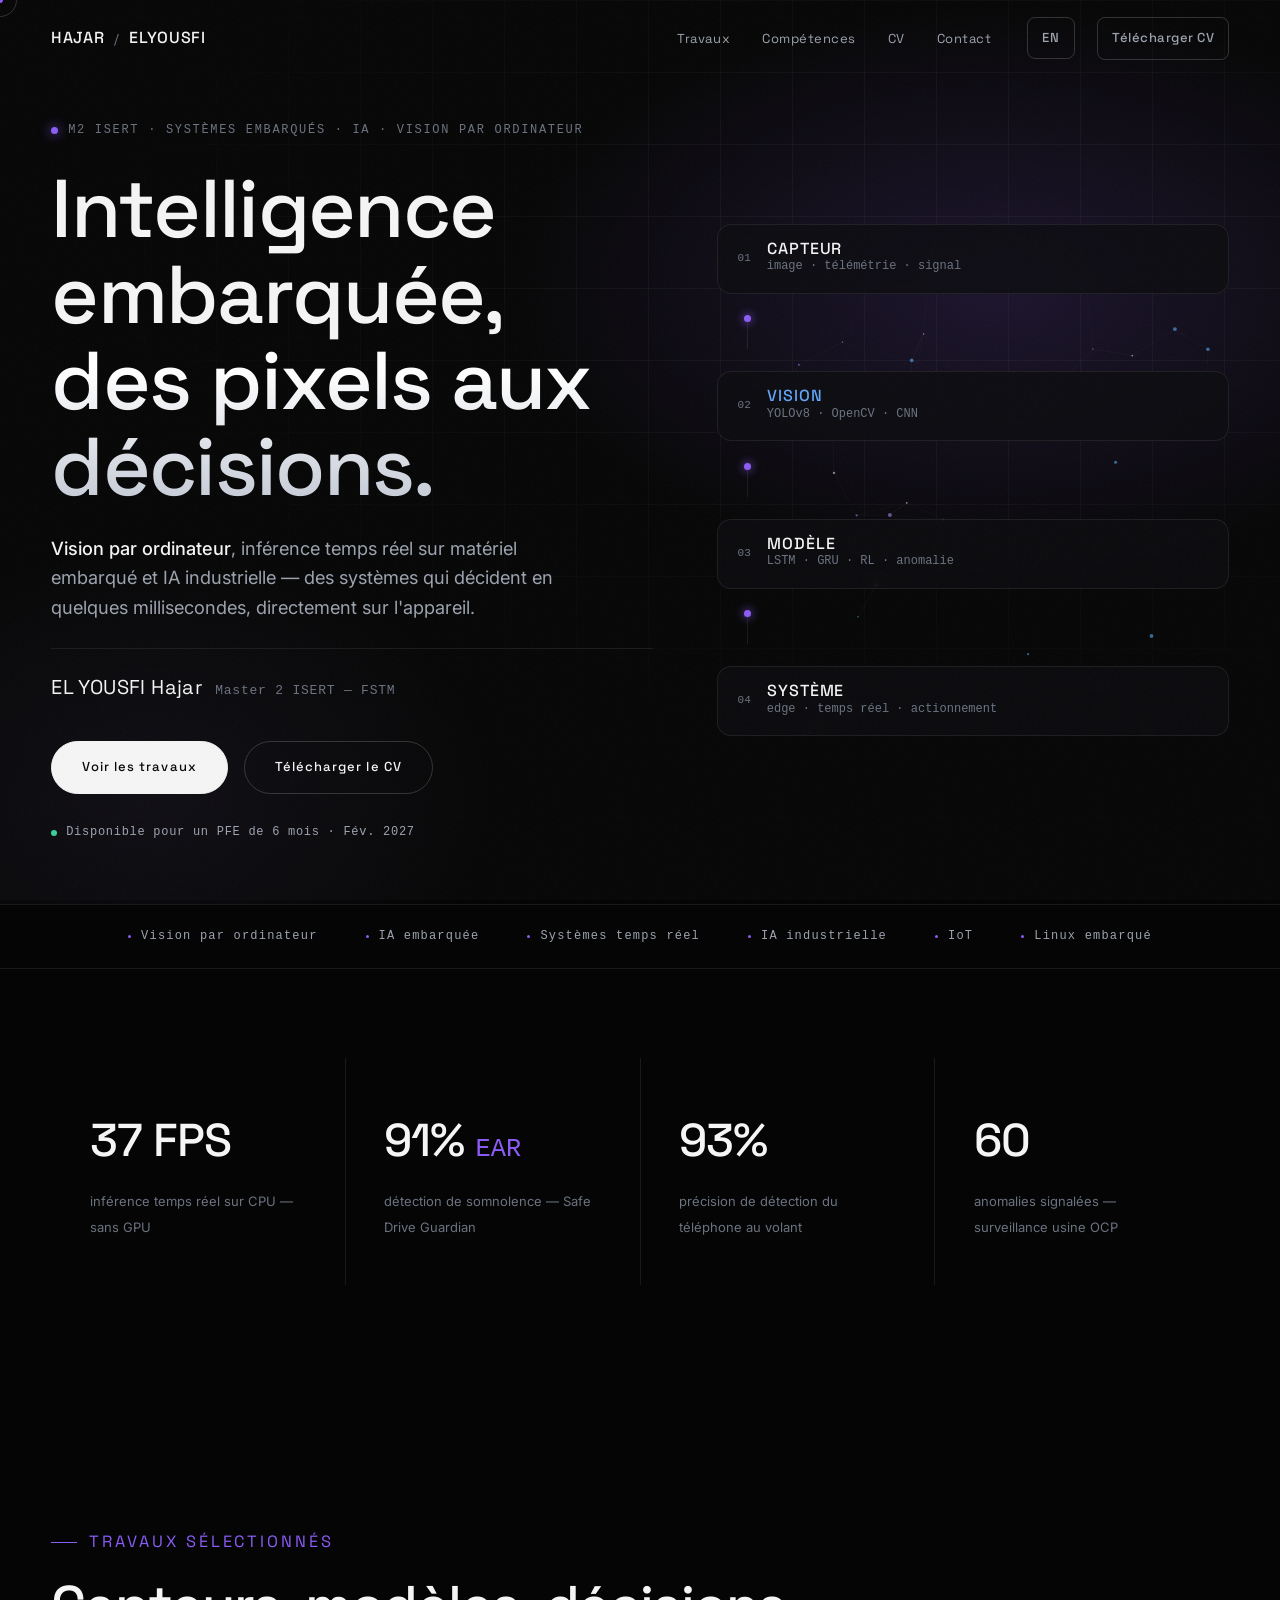
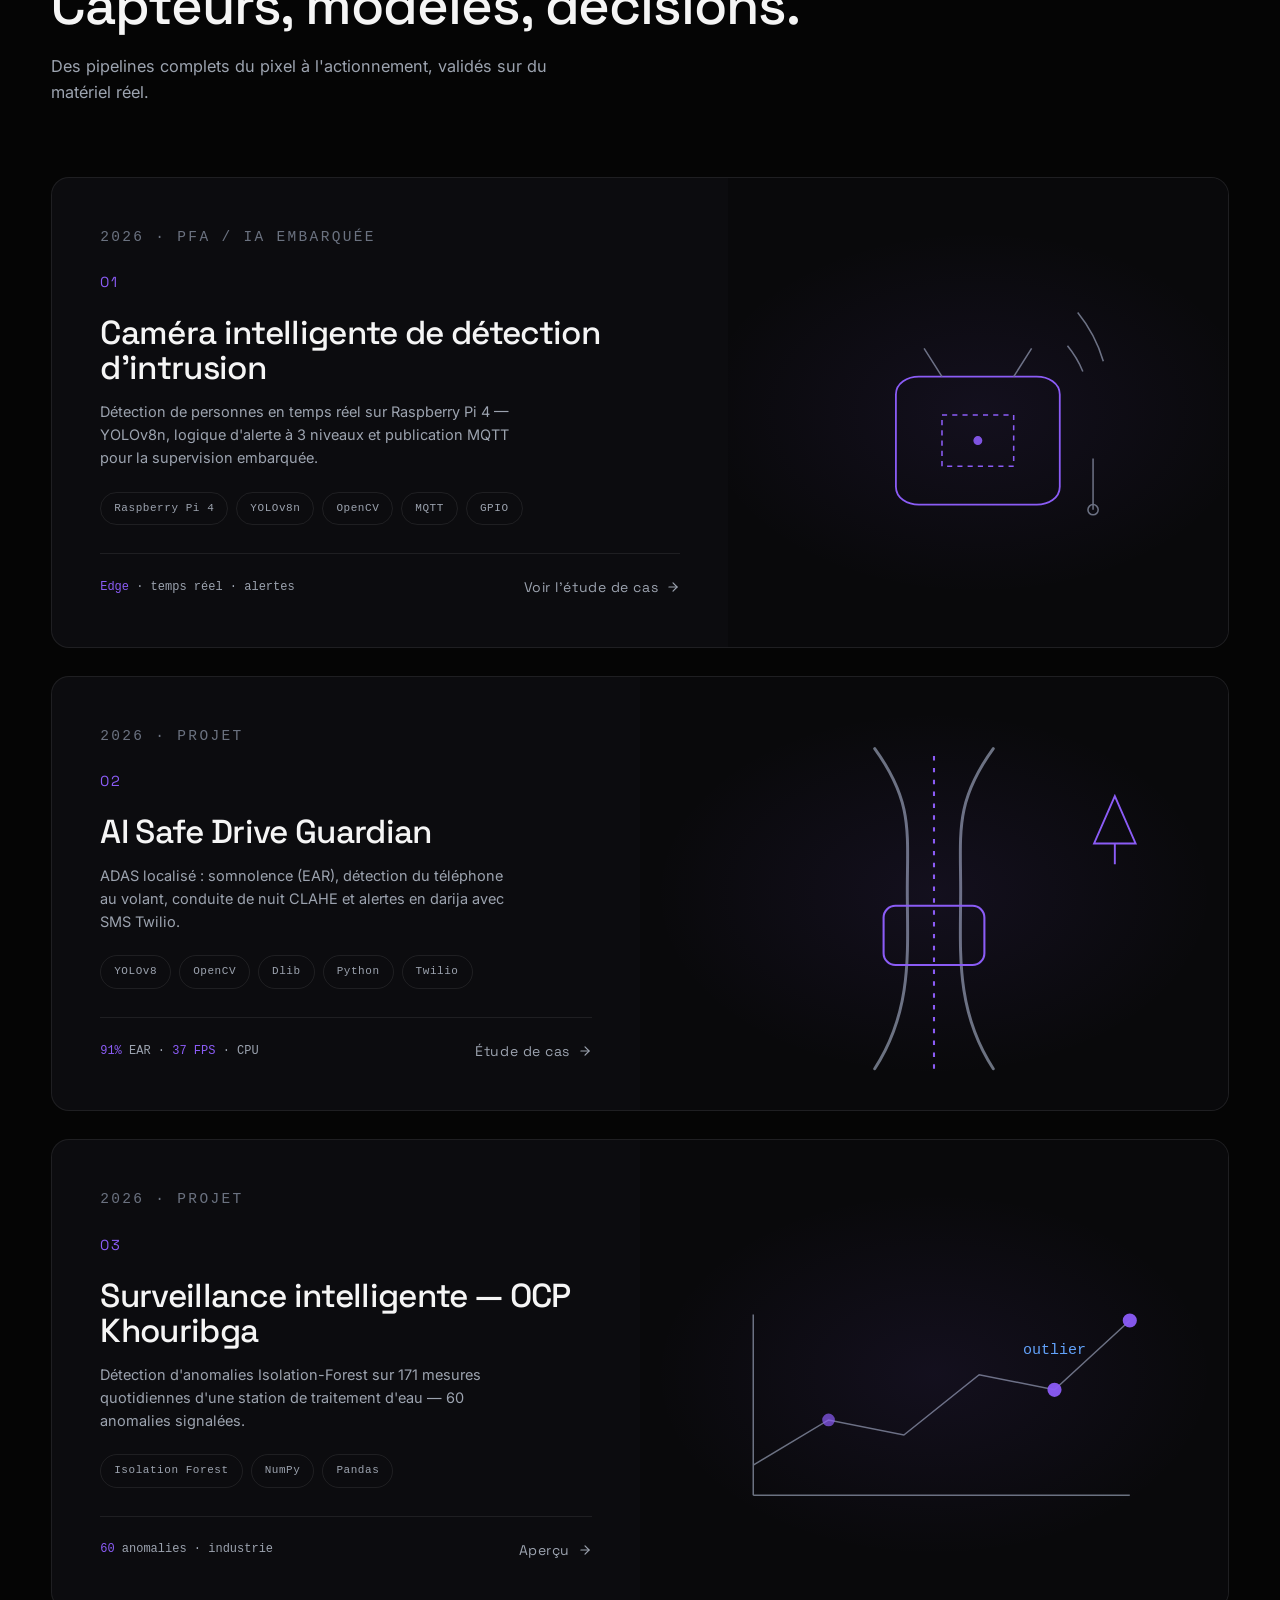
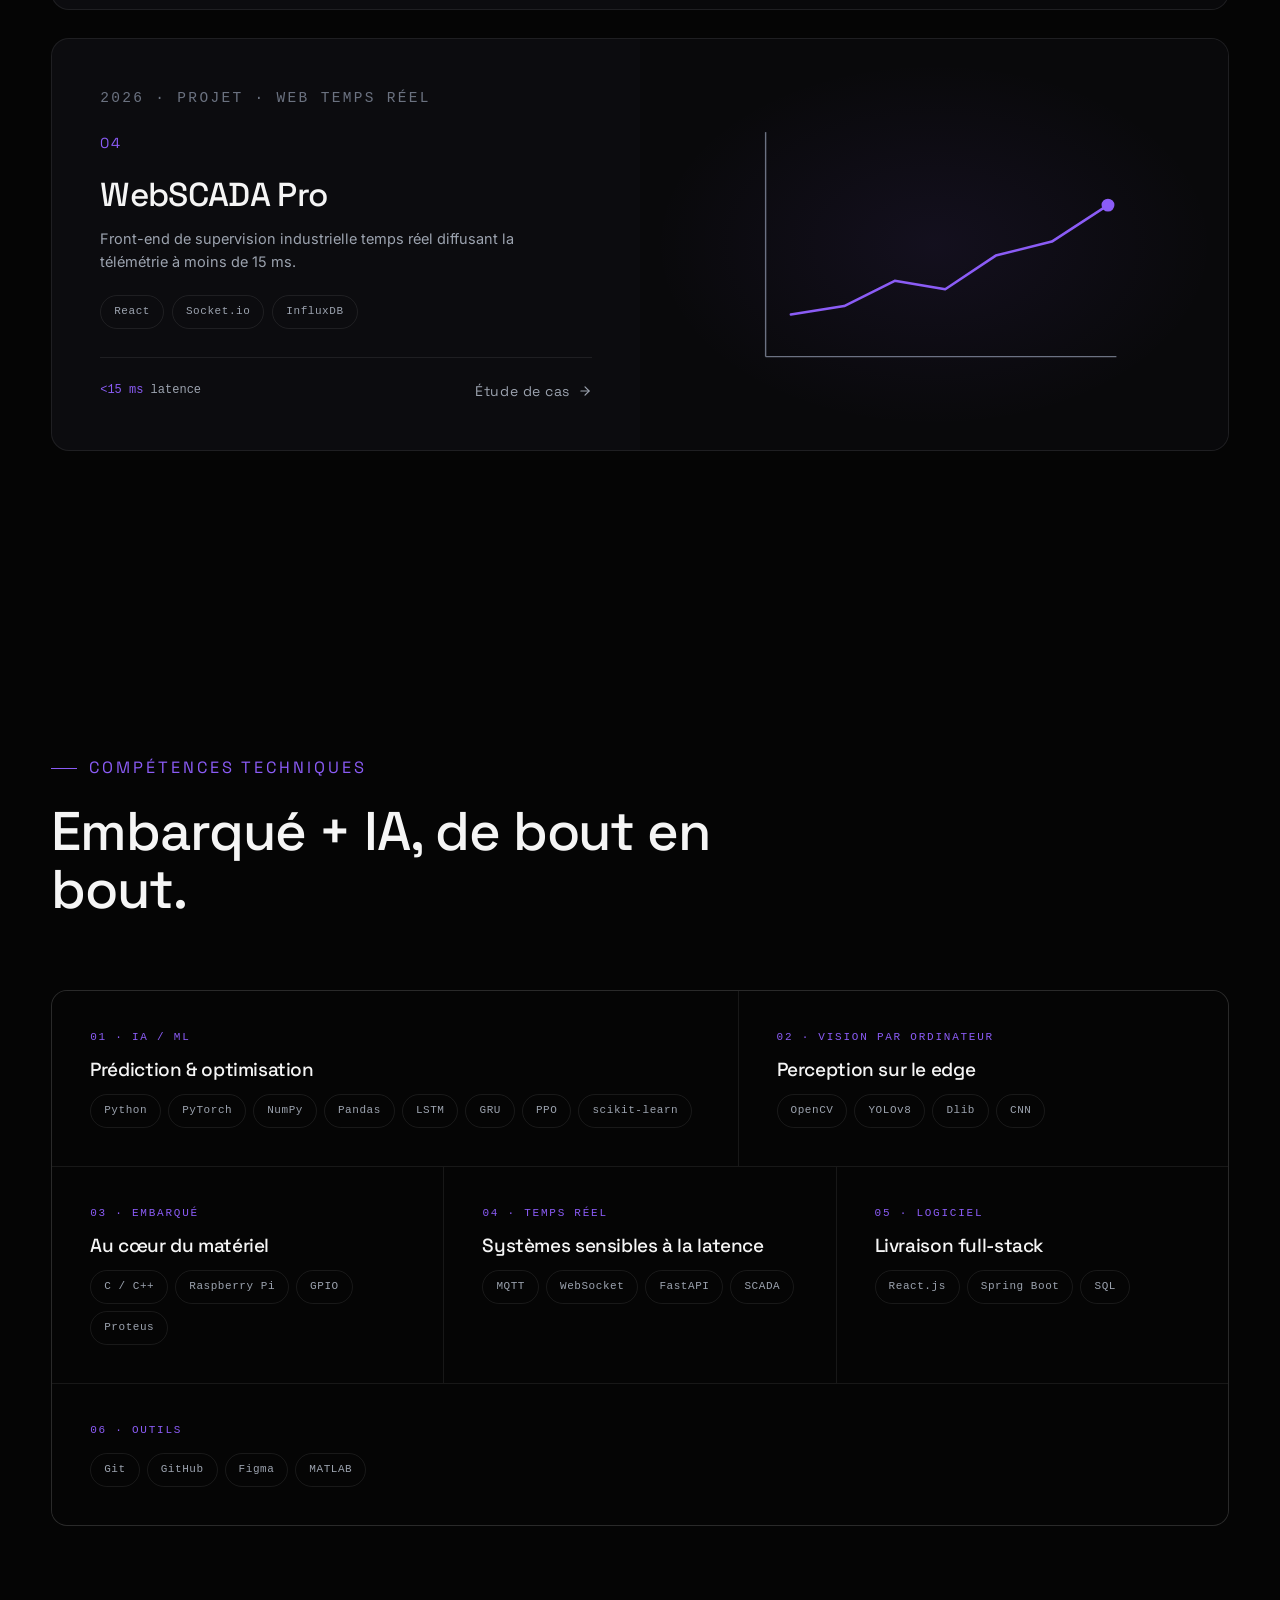
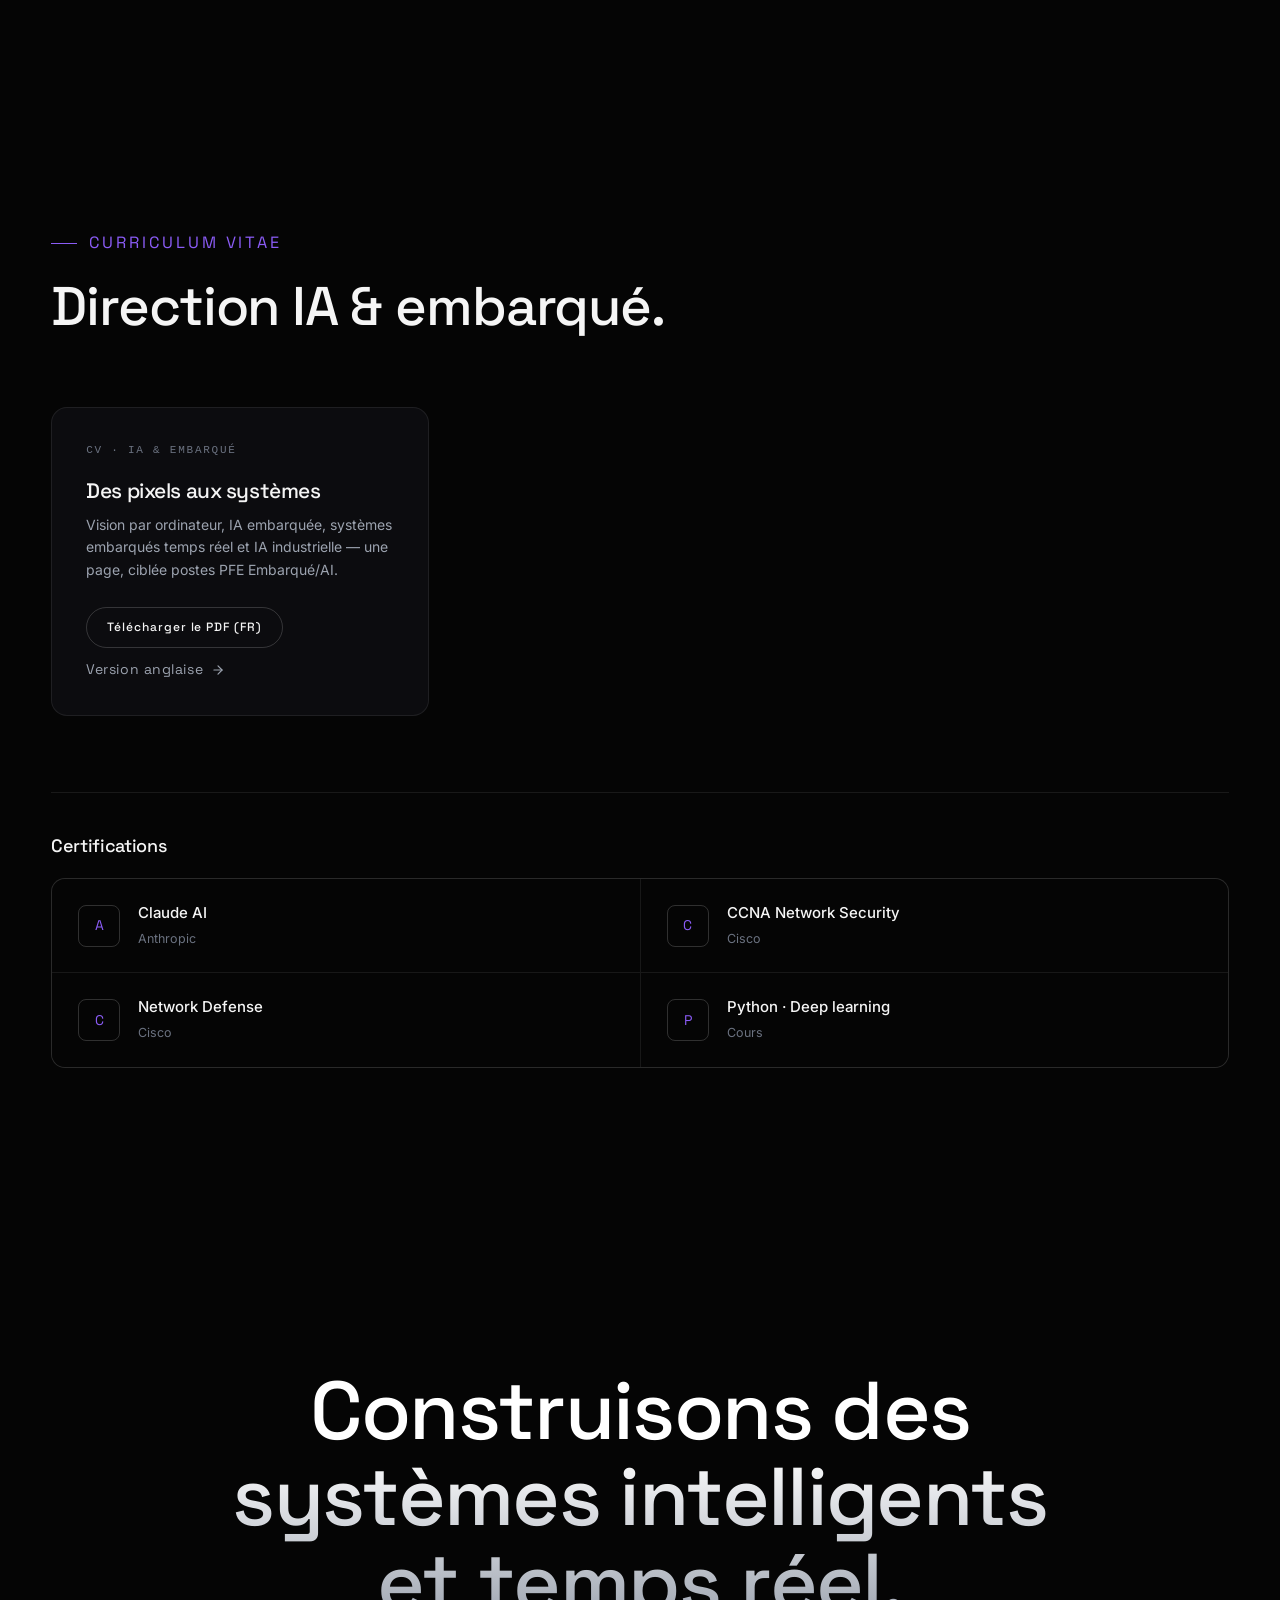
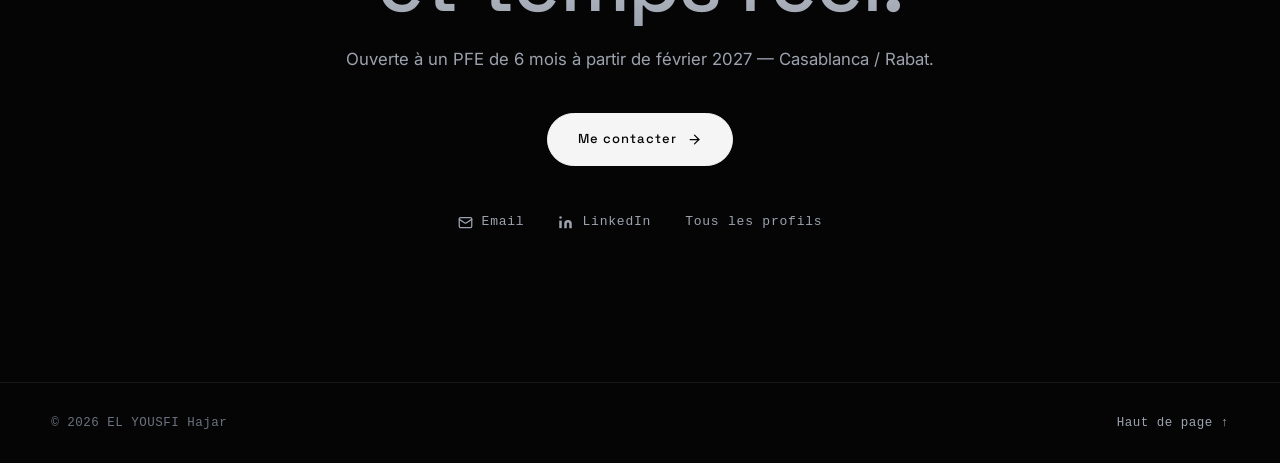
==== ia-fr.html @ 4ce91f6f "Add French versions of all pages + EN|FR language toggle, sitemap update" ====
<!DOCTYPE html>
<html lang="fr">
<head>
<meta charset="utf-8">
<meta name="viewport" content="width=device-width, initial-scale=1">
<title>EL YOUSFI Hajar — IA &amp; Systèmes embarqués | Vision par ordinateur · IA embarquée</title>
<meta name="description" content="EL YOUSFI Hajar — Direction IA & Embarqué : vision par ordinateur, IA embarquée sur Raspberry Pi, systèmes temps réel et intelligence industrielle. PFE de 6 mois à partir de février 2027.">
<meta property="og:title" content="EL YOUSFI Hajar — IA & Systèmes embarqués">
<meta property="og:description" content="Vision par ordinateur, IA embarquée, systèmes temps réel — M2 ISERT, FSTM.">
<meta property="og:type" content="profile">
<meta property="og:url" content="https://hajar-mythos7.github.io/ia-fr.html">
<meta name="theme-color" content="#050505">
<link rel="alternate" hreflang="en" href="ia.html">
<link rel="preconnect" href="https://fonts.googleapis.com">
<link rel="preconnect" href="https://fonts.gstatic.com" crossorigin>
<link href="https://fonts.googleapis.com/css2?family=Space+Grotesk:wght@400;500&family=Inter:wght@400;500&display=swap" rel="stylesheet">
<link rel="stylesheet" href="css/style.css">
</head>
<body class="type-ai">

<nav class="nav" id="nav" aria-label="Navigation principale">
  <div class="container nav-inner">
    <a class="brand" href="index-fr.html"><b>HAJAR</b><span>/</span><b>ELYOUSFI</b></a>
    <ul class="nav-links">
      <li><a href="#work">Travaux</a></li>
      <li><a href="#stack">Compétences</a></li>
      <li><a href="#cv">CV</a></li>
      <li><a href="#contact">Contact</a></li>
      <li><a class="btn btn--ghost btn--sm nav-cta lang-switch" href="ia.html" lang="en" title="English version">EN</a></li>
      <li><a class="btn btn--ghost btn--sm nav-cta magnetic" href="assets/cv/Elyousfi_Hajar_CV_AI_Systemes_Embarques_2027_v2_FR.pdf" target="_blank" rel="noopener">Télécharger CV</a></li>
    </ul>
    <button class="nav-toggle" aria-label="Ouvrir le menu" aria-expanded="false">
      <span></span><span></span><span></span>
    </button>
  </div>
</nav>

<header class="hero">
  <div class="hero-grid-bg" aria-hidden="true"></div>
  <div class="container hero-inner">
    <div>
      <p class="hero-tag">M2 ISERT &middot; SYSTÈMES EMBARQUÉS &middot; IA &middot; VISION PAR ORDINATEUR</p>
      <h1>Intelligence embarquée,<br><span class="grad">des pixels aux décisions.</span></h1>
      <p class="hero-sub"><strong>Vision par ordinateur</strong>, inférence temps réel sur matériel embarqué et IA industrielle — des systèmes qui décident en quelques millisecondes, directement sur l'appareil.</p>
      <div class="hero-id">
        <span class="h-name">EL YOUSFI Hajar</span>
        <span class="h-role">Master 2 ISERT — FSTM</span>
      </div>
      <div class="hero-cta">
        <a class="btn btn--solid magnetic" href="#work">Voir les travaux</a>
        <a class="btn btn--ghost magnetic" href="assets/cv/Elyousfi_Hajar_CV_AI_Systemes_Embarques_2027_v2_FR.pdf" target="_blank" rel="noopener">Télécharger le CV</a>
      </div>
      <p class="hero-available"><i aria-hidden="true"></i> Disponible pour un PFE de 6 mois &middot; Fév. 2027</p>
    </div>

    <div class="hero-visual" aria-hidden="true">
      <canvas id="heroCanvas"></canvas>
      <div class="pipeline">
        <div class="stage">
          <span class="st-num">01</span>
          <div><h3>CAPTEUR</h3><p>image · télémétrie · signal</p></div>
        </div>
        <div class="stage-rail"></div>
        <div class="stage stage--ai">
          <span class="st-num">02</span>
          <div><h3>VISION</h3><p>YOLOv8 · OpenCV · CNN</p></div>
        </div>
        <div class="stage-rail"></div>
        <div class="stage">
          <span class="st-num">03</span>
          <div><h3>MODÈLE</h3><p>LSTM · GRU · RL · anomalie</p></div>
        </div>
        <div class="stage-rail"></div>
        <div class="stage stage--sys">
          <span class="st-num">04</span>
          <div><h3>SYSTÈME</h3><p>edge · temps réel · actionnement</p></div>
        </div>
      </div>
    </div>
  </div>
</header>

<section class="trust" aria-label="Points forts du profil">
  <div class="container trust-row">
    <span>Vision par ordinateur</span>
    <span>IA embarquée</span>
    <span>Systèmes temps réel</span>
    <span>IA industrielle</span>
    <span>IoT</span>
    <span>Linux embarqué</span>
  </div>
</section>

<section class="section section--tight" aria-label="Chiffres clés">
  <div class="container">
    <div class="metrics">
      <div class="metric reveal"><b>37 FPS</b><span>inférence temps réel sur CPU — sans GPU</span></div>
      <div class="metric reveal"><b>91% <small>EAR</small></b><span>détection de somnolence — Safe Drive Guardian</span></div>
      <div class="metric reveal"><b>93%</b><span>précision de détection du téléphone au volant</span></div>
      <div class="metric reveal"><b>60</b><span>anomalies signalées — surveillance usine OCP</span></div>
    </div>
  </div>
</section>

<main>
  <section class="section" id="work">
    <div class="container">
      <div class="section-head reveal">
        <p class="eyebrow">Travaux sélectionnés</p>
        <h2>Capteurs, modèles, décisions.</h2>
        <p>Des pipelines complets du pixel à l'actionnement, validés sur du matériel réel.</p>
      </div>
      <div class="work-grid">
        <article class="work-card work-card--featured reveal" style="--i:0">
          <div class="work-body">
            <p class="work-meta">2026 · PFA / IA EMBARQUÉE</p>
            <p class="work-num">01</p>
            <h3>Caméra intelligente de détection d'intrusion</h3>
            <p>Détection de personnes en temps réel sur Raspberry Pi 4 — YOLOv8n, logique d'alerte à 3 niveaux et publication MQTT pour la supervision embarquée.</p>
            <div class="work-tech">
              <span class="chip">Raspberry Pi 4</span><span class="chip">YOLOv8n</span><span class="chip">OpenCV</span><span class="chip">MQTT</span><span class="chip">GPIO</span>
            </div>
            <div class="work-impact">
              <span><b>Edge</b> · temps réel · alertes</span>
              <a class="text-link" href="case-studies/intrusion-camera-fr.html">Voir l'étude de cas <svg viewBox="0 0 24 24" fill="none" stroke="currentColor" stroke-width="2" stroke-linecap="round" stroke-linejoin="round"><path d="M5 12h14"/><path d="m12 5 7 7-7 7"/></svg></a>
            </div>
          </div>
          <div class="work-visual" aria-hidden="true">
            <svg viewBox="0 0 320 260" fill="none" xmlns="http://www.w3.org/2000/svg">
              <path class="vf" stroke="var(--accent)" stroke-width="1.4" d="M96 116c0-9 9-14 18-14h92c9 0 18 5 18 14v72c0 9-9 14-18 14h-92c-9 0-18-5-18-14z"/>
              <path class="vg" stroke="var(--dim)" stroke-width="1.2" d="M132 102l-14-22M188 102l14-22"/>
              <rect class="vf" stroke="var(--accent)" stroke-width="1.2" x="132" y="132" width="56" height="40" stroke-dasharray="4 4"/>
              <g class="vg" stroke="var(--dim)" stroke-width="1.2">
                <path d="M230 78a80 80 0 0 1 12 20M238 52a110 110 0 0 1 20 38"/>
              </g>
              <circle class="vf" cx="160" cy="152" r="3" fill="var(--accent)" opacity="0.9"/>
              <circle class="vg" cx="250" cy="206" r="4" stroke-width="1.2"/>
              <path class="vg" stroke="var(--dim)" stroke-width="1.2" d="M250 206v-40"/>
            </svg>
          </div>
        </article>

        <article class="work-card reveal" style="--i:1">
          <div class="work-body">
            <p class="work-meta">2026 · PROJET</p>
            <p class="work-num">02</p>
            <h3>AI Safe Drive Guardian</h3>
            <p>ADAS localisé : somnolence (EAR), détection du téléphone au volant, conduite de nuit CLAHE et alertes en darija avec SMS Twilio.</p>
            <div class="work-tech">
              <span class="chip">YOLOv8</span><span class="chip">OpenCV</span><span class="chip">Dlib</span><span class="chip">Python</span><span class="chip">Twilio</span>
            </div>
            <div class="work-impact">
              <span><b>91%</b> EAR · <b>37 FPS</b> · CPU</span>
              <a class="text-link" href="case-studies/ai-safe-drive-fr.html">Étude de cas <svg viewBox="0 0 24 24" fill="none" stroke="currentColor" stroke-width="2" stroke-linecap="round" stroke-linejoin="round"><path d="M5 12h14"/><path d="m12 5 7 7-7 7"/></svg></a>
            </div>
          </div>
          <div class="work-visual" aria-hidden="true">
            <svg viewBox="0 0 320 240" fill="none" xmlns="http://www.w3.org/2000/svg">
              <path class="vg" stroke="var(--dim)" stroke-width="2" stroke-linecap="round" d="M120 238c26-40 22-80 22-120s4-60-22-96"/>
              <path class="vg" stroke="var(--dim)" stroke-width="2" stroke-linecap="round" d="M200 238c-26-40-22-80-22-120s-4-60 22-96"/>
              <path class="vf" stroke="var(--accent)" stroke-width="1.4" stroke-dasharray="3 5" d="M160 238V22"/>
              <rect class="vf" stroke="var(--accent)" stroke-width="1.4" x="126" y="128" width="68" height="40" rx="8"/>
              <polygon class="vf" stroke="var(--accent)" stroke-width="1.3" fill="none" points="282,54 268,86 296,86"/>
              <line class="vf" stroke="var(--accent)" stroke-width="1.3" x1="282" y1="86" x2="282" y2="100"/>
            </svg>
          </div>
        </article>

        <article class="work-card reveal" style="--i:2">
          <div class="work-body">
            <p class="work-meta">2026 · PROJET</p>
            <p class="work-num">03</p>
            <h3>Surveillance intelligente — OCP Khouribga</h3>
            <p>Détection d'anomalies Isolation-Forest sur 171 mesures quotidiennes d'une station de traitement d'eau — 60 anomalies signalées.</p>
            <div class="work-tech">
              <span class="chip">Isolation Forest</span><span class="chip">NumPy</span><span class="chip">Pandas</span>
            </div>
            <div class="work-impact">
              <span><b>60</b> anomalies · industrie</span>
              <a class="text-link" href="index-fr.html#work">Aperçu <svg viewBox="0 0 24 24" fill="none" stroke="currentColor" stroke-width="2" stroke-linecap="round" stroke-linejoin="round"><path d="M5 12h14"/><path d="m12 5 7 7-7 7"/></svg></a>
            </div>
          </div>
          <div class="work-visual" aria-hidden="true">
            <svg viewBox="0 0 320 240" fill="none" xmlns="http://www.w3.org/2000/svg">
              <g class="vg" stroke="var(--dim)" stroke-width="1">
                <polyline points="40,180 90,150 140,160 190,120 240,130 290,84" stroke-width="1.4" style="stroke-width:1"/>
                <line x1="40" y1="80" x2="40" y2="200"/><line x1="40" y1="200" x2="290" y2="200"/>
              </g>
              <g class="vf" stroke="var(--accent)" stroke-width="1.4">
                <circle cx="240" cy="130" r="4" fill="var(--accent)" opacity="0.95"/>
                <circle cx="290" cy="84" r="4" fill="var(--accent)" opacity="0.95"/>
                <circle cx="90" cy="150" r="3.5" fill="var(--accent)" opacity="0.7"/>
              </g>
              <text x="240" y="106" text-anchor="middle" fill="var(--violet)" font-family="monospace" font-size="10">outlier</text>
            </svg>
          </div>
        </article>

        <article class="work-card work-card--wide reveal" style="--i:3">
          <div class="work-body">
            <p class="work-meta">2026 · PROJET · WEB TEMPS RÉEL</p>
            <p class="work-num">04</p>
            <h3>WebSCADA Pro</h3>
            <p>Front-end de supervision industrielle temps réel diffusant la télémétrie à moins de 15 ms.</p>
            <div class="work-tech">
              <span class="chip">React</span><span class="chip">Socket.io</span><span class="chip">InfluxDB</span>
            </div>
            <div class="work-impact">
              <span><b>&lt;15 ms</b> latence</span>
              <a class="text-link" href="case-studies/webscada-fr.html">Étude de cas <svg viewBox="0 0 24 24" fill="none" stroke="currentColor" stroke-width="2" stroke-linecap="round" stroke-linejoin="round"><path d="M5 12h14"/><path d="m12 5 7 7-7 7"/></svg></a>
            </div>
          </div>
          <div class="work-visual" aria-hidden="true">
            <svg viewBox="0 0 320 240" fill="none" xmlns="http://www.w3.org/2000/svg">
              <g class="vg" stroke="var(--dim)" stroke-width="1">
                <line x1="40" y1="40" x2="40" y2="200"/><line x1="40" y1="200" x2="290" y2="200"/>
              </g>
              <polyline class="vf" stroke="var(--accent)" stroke-width="1.8" stroke-linecap="round" stroke-linejoin="round" points="58,170 96,164 132,146 168,152 204,128 244,118 284,92"/>
              <circle class="vf" cx="284" cy="92" r="4" fill="var(--accent)" stroke-width="1.2"/>
            </svg>
          </div>
        </article>
      </div>
    </div>
  </section>

  <section class="section" id="stack">
    <div class="container">
      <div class="section-head reveal">
        <p class="eyebrow">Compétences techniques</p>
        <h2>Embarqué + IA, de bout en bout.</h2>
      </div>
      <div class="stack-grid">
        <div class="stack-cell stack-cell--big reveal" style="--i:0">
          <p class="sc-tag">01 · IA / ML</p>
          <h3>Prédiction &amp; optimisation</h3>
          <div class="sc-items"><span class="chip">Python</span><span class="chip">PyTorch</span><span class="chip">NumPy</span><span class="chip">Pandas</span><span class="chip">LSTM</span><span class="chip">GRU</span><span class="chip">PPO</span><span class="chip">scikit-learn</span></div>
        </div>
        <div class="stack-cell stack-cell--mid reveal" style="--i:1">
          <p class="sc-tag">02 · VISION PAR ORDINATEUR</p>
          <h3>Perception sur le edge</h3>
          <div class="sc-items"><span class="chip">OpenCV</span><span class="chip">YOLOv8</span><span class="chip">Dlib</span><span class="chip">CNN</span></div>
        </div>
        <div class="stack-cell stack-cell--third reveal" style="--i:2">
          <p class="sc-tag">03 · EMBARQUÉ</p>
          <h3>Au cœur du matériel</h3>
          <div class="sc-items"><span class="chip">C / C++</span><span class="chip">Raspberry Pi</span><span class="chip">GPIO</span><span class="chip">Proteus</span></div>
        </div>
        <div class="stack-cell stack-cell--third reveal" style="--i:3">
          <p class="sc-tag">04 · TEMPS RÉEL</p>
          <h3>Systèmes sensibles à la latence</h3>
          <div class="sc-items"><span class="chip">MQTT</span><span class="chip">WebSocket</span><span class="chip">FastAPI</span><span class="chip">SCADA</span></div>
        </div>
        <div class="stack-cell stack-cell--third reveal" style="--i:4">
          <p class="sc-tag">05 · LOGICIEL</p>
          <h3>Livraison full-stack</h3>
          <div class="sc-items"><span class="chip">React.js</span><span class="chip">Spring Boot</span><span class="chip">SQL</span></div>
        </div>
        <div class="stack-cell stack-cell--full reveal" style="--i:5">
          <p class="sc-tag">06 · OUTILS</p>
          <div class="sc-items"><span class="chip">Git</span><span class="chip">GitHub</span><span class="chip">Figma</span><span class="chip">MATLAB</span></div>
        </div>
      </div>
    </div>
  </section>

  <section class="section" id="cv">
    <div class="container">
      <div class="section-head reveal">
        <p class="eyebrow">Curriculum Vitae</p>
        <h2>Direction IA &amp; embarqué.</h2>
      </div>
      <div class="profiles">
        <div class="profile-card reveal" style="--i:0">
          <p class="pc-num">CV · IA &amp; EMBARQUÉ</p>
          <h3>Des pixels aux systèmes</h3>
          <p>Vision par ordinateur, IA embarquée, systèmes embarqués temps réel et IA industrielle — une page, ciblée postes PFE Embarqué/AI.</p>
          <div class="pc-actions">
            <a class="btn btn--ghost btn--sm magnetic" href="assets/cv/Elyousfi_Hajar_CV_AI_Systemes_Embarques_2027_v2_FR.pdf" target="_blank" rel="noopener">Télécharger le PDF (FR)</a>
            <a class="text-link" href="assets/cv/Elyousfi_Hajar_CV_AI_Systemes_Embarques_2027_v2.pdf" target="_blank" rel="noopener">Version anglaise <svg viewBox="0 0 24 24" fill="none" stroke="currentColor" stroke-width="2" stroke-linecap="round" stroke-linejoin="round"><path d="M5 12h14"/><path d="m12 5 7 7-7 7"/></svg></a>
          </div>
        </div>
      </div>
      <div class="certs reveal">
        <h3>Certifications</h3>
        <div class="certs-grid">
          <div class="cert"><span class="c-mark">A</span><div><b>Claude AI</b><span>Anthropic</span></div></div>
          <div class="cert"><span class="c-mark">C</span><div><b>CCNA Network Security</b><span>Cisco</span></div></div>
          <div class="cert"><span class="c-mark">C</span><div><b>Network Defense</b><span>Cisco</span></div></div>
          <div class="cert"><span class="c-mark">P</span><div><b>Python · Deep learning</b><span>Cours</span></div></div>
        </div>
      </div>
    </div>
  </section>

  <section class="section contact" id="contact">
    <div class="container">
      <h2 class="reveal">Construisons des systèmes intelligents et temps réel.</h2>
      <p class="c-sub reveal">Ouverte à un PFE de 6 mois à partir de février 2027 — Casablanca / Rabat.</p>
      <div class="hero-cta reveal" style="justify-content:center">
        <a class="btn btn--solid magnetic" href="mailto:hajarbrave3@gmail.com">Me contacter <svg viewBox="0 0 24 24" fill="none" stroke="currentColor" stroke-width="2" stroke-linecap="round" stroke-linejoin="round"><path d="M5 12h14"/><path d="m12 5 7 7-7 7"/></svg></a>
      </div>
      <div class="contact-links reveal">
        <a href="mailto:hajarbrave3@gmail.com"><svg viewBox="0 0 24 24" fill="none" stroke="currentColor" stroke-width="2" stroke-linecap="round" stroke-linejoin="round"><rect x="2" y="4" width="20" height="16" rx="2"/><path d="m22 7-8.97 5.7a1.94 1.94 0 0 1-2.06 0L2 7"/></svg>Email</a>
        <a href="https://linkedin.com/in/hajar-elyousfi" target="_blank" rel="noopener"><svg viewBox="0 0 24 24" fill="currentColor"><path d="M16 8a6 6 0 0 1 6 6v7h-4v-7a2 2 0 0 0-4 0v7h-4v-7a6 6 0 0 1 6-6z"/><rect x="2" y="9" width="4" height="12"/><circle cx="4" cy="4" r="2"/></svg>LinkedIn</a>
        <a href="index-fr.html"><span>←</span>Tous les profils</a>
      </div>
    </div>
  </section>
</main>

<footer class="footer">
  <div class="container footer-inner">
    <p>© 2026 EL YOUSFI Hajar</p>
    <p><a href="#top">Haut de page ↑</a></p>
  </div>
</footer>

<script src="js/main.js"></script>
</body>
</html>
---- css/style.css ----
:root {
  --bg: #050505;
  --bg-2: #09090b;
  --surface: #0c0c0f;
  --surface-2: #101014;
  --line: rgba(245, 245, 245, 0.08);
  --line-2: rgba(245, 245, 245, 0.18);
  --text: #f5f5f5;
  --muted: #9ca3af;
  --dim: #6b7280;
  --accent: #57b8ff;
  --accent-2: #8ecbff;
  --violet: #a78bfa;
  --accent-glow: rgba(87, 184, 255, 0.18);
  --font-d: "Space Grotesk", "Segoe UI", Arial, sans-serif;
  --font-b: "Inter", "Segoe UI", system-ui, Arial, sans-serif;
  --mono: "SFMono-Regular", ui-monospace, "Cascadia Mono", Consolas, monospace;
  --nav-h: 76px;
  --ease: cubic-bezier(0.16, 1, 0.3, 1);
}
body.type-telecom {
  --accent: #2dd4bf;
  --accent-2: #67e8f9;
  --violet: #22d3ee;
  --accent-glow: rgba(45, 212, 191, 0.14);
}
body.type-ai {
  --accent: #8b5cf6;
  --accent-2: #c4b5fd;
  --violet: #60a5fa;
  --accent-glow: rgba(139, 92, 246, 0.16);
}

* { margin: 0; padding: 0; box-sizing: border-box; }
html { scroll-behavior: smooth; scroll-padding-top: calc(var(--nav-h) + 8px); }
@media (prefers-reduced-motion: reduce) { html { scroll-behavior: auto; } }

body {
  background: var(--bg);
  color: var(--text);
  font-family: var(--font-b);
  line-height: 1.6;
  -webkit-font-smoothing: antialiased;
  overflow-x: hidden;
}

body::after {
  content: "";
  position: fixed; inset: 0; z-index: 2000; pointer-events: none;
  background-image: url("data:image/svg+xml,%3Csvg xmlns='http://www.w3.org/2000/svg' width='160' height='160'%3E%3Cfilter id='n'%3E%3CfeTurbulence type='fractalNoise' baseFrequency='0.9' numOctaves='2' stitchTiles='stitch'/%3E%3C/filter%3E%3Crect width='100%25' height='100%25' filter='url(%23n)' opacity='0.045'/%3E%3C/svg%3E");
}

::selection { background: var(--accent); color: #050505; }
a { color: inherit; text-decoration: none; }
img, svg, canvas { display: block; max-width: 100%; }

h1, h2, h3, h4 { font-family: var(--font-d); font-weight: 500; line-height: 1.05; letter-spacing: -0.02em; }
p { color: var(--muted); }

:focus-visible { outline: 2px solid var(--accent); outline-offset: 3px; border-radius: 2px; }

::-webkit-scrollbar { width: 10px; }
::-webkit-scrollbar-track { background: var(--bg); }
::-webkit-scrollbar-thumb { background: #23232b; border-radius: 6px; }
::-webkit-scrollbar-thumb:hover { background: #2f2f38; }

.container { width: min(1180px, 92vw); margin: 0 auto; }
.section { padding: clamp(84px, 12vw, 150px) 0; position: relative; }
.section--tight { padding: clamp(48px, 7vw, 90px) 0; }

.eyebrow {
  font-family: var(--font-d);
  font-size: 12px;
  letter-spacing: 0.18em;
  text-transform: uppercase;
  color: var(--accent);
  display: inline-flex; align-items: center; gap: 12px;
  margin-bottom: 22px;
}
.eyebrow::before { content: ""; width: 26px; height: 1px; background: var(--accent); }
.eyebrow--center { justify-content: center; }

.section-head { max-width: 760px; margin-bottom: clamp(40px, 6vw, 72px); }
.section-head h2 { font-size: clamp(1.9rem, 4.4vw, 3.4rem); margin-bottom: 18px; }
.section-head p { font-size: 1.02rem; max-width: 560px; }
.section--center .section-head { margin-inline: auto; text-align: center; }
.section--center .section-head p { margin-inline: auto; }

.rule { height: 1px; background: var(--line); border: 0; }

/* ---------- Buttons ---------- */
.btn {
  display: inline-flex; align-items: center; gap: 10px;
  font-family: var(--font-d);
  font-size: 13px; font-weight: 500;
  letter-spacing: 0.08em;
  padding: 15px 30px;
  border-radius: 100px;
  border: 1px solid var(--line-2);
  white-space: nowrap;
  transition: border-color 0.3s var(--ease), background 0.3s var(--ease), color 0.3s var(--ease), transform 0.3s var(--ease);
}
.btn svg { width: 15px; height: 15px; transition: transform 0.3s var(--ease); }
.btn:hover { border-color: var(--accent); color: var(--accent); }
.btn:hover svg { transform: translateX(3px); }
.btn--solid { background: var(--text); color: #050505; border-color: var(--text); }
.btn--solid:hover { background: var(--accent); color: #050505; border-color: var(--accent); }
.btn--ghost { background: transparent; color: var(--text); }
.btn--sm { padding: 10px 20px; font-size: 12px; }
.btn .arrow-down svg { transform: rotate(90deg); }
.btn:hover .arrow-down svg { transform: translateY(3px) rotate(90deg); }

.text-link {
  font-family: var(--font-d); font-size: 14px; letter-spacing: 0.04em;
  display: inline-flex; align-items: center; gap: 8px;
  color: var(--muted); transition: color 0.3s var(--ease);
}
.text-link svg { width: 14px; height: 14px; transition: transform 0.3s var(--ease); }
.text-link:hover { color: var(--accent); }
.text-link:hover svg { transform: translateX(4px); }

/* ---------- Nav ---------- */
.nav { position: fixed; inset: 0 0 auto 0; z-index: 100; }
.nav::after {
  content: ""; position: absolute; inset: 0;
  background: rgba(5, 5, 5, 0.72);
  backdrop-filter: blur(14px);
  -webkit-backdrop-filter: blur(14px);
  border-bottom: 1px solid var(--line);
  opacity: 0; transition: opacity 0.4s var(--ease);
}
.nav.is-scrolled::after { opacity: 1; }
.nav-inner {
  position: relative; z-index: 2;
  height: var(--nav-h);
  display: flex; align-items: center; justify-content: space-between; gap: 24px;
}
.brand { display: flex; align-items: baseline; gap: 10px; font-family: var(--font-d); }
.brand b { font-weight: 500; letter-spacing: 0.04em; }
.brand span { color: var(--dim); font-size: 13px; }
.brand:hover span { color: var(--accent); }

.nav-links { display: flex; align-items: center; gap: 4px; list-style: none; }
.nav-links a {
  font-family: var(--font-d); font-size: 13px; letter-spacing: 0.04em;
  color: var(--muted); padding: 10px 14px; border-radius: 8px;
  position: relative;
  transition: color 0.3s var(--ease);
}
.nav-links a:hover { color: var(--text); }
.nav-links a.is-active { color: var(--text); }
.nav-links a.is-active::after {
  content: ""; position: absolute; left: 14px; right: 14px; bottom: 6px; height: 1px;
  background: var(--accent);
}
.nav-cta { margin-left: 18px; }
.lang-switch { min-width: 40px; text-align: center; letter-spacing: 0.06em; padding-left: 12px; padding-right: 12px; color: var(--muted); }

.nav-toggle {
  display: none; background: none; border: 0; cursor: pointer;
  width: 44px; height: 44px; position: relative; z-index: 3;
}
.nav-toggle span {
  display: block; width: 22px; height: 1.5px; background: var(--text);
  margin: 6px auto; transition: transform 0.4s var(--ease), opacity 0.3s var(--ease);
}

@media (max-width: 860px) {
  .nav-toggle { display: block; }
  .nav-links {
    position: fixed; inset: 0; z-index: 2;
    flex-direction: column; align-items: center; justify-content: center; gap: 8px;
    background: rgba(5, 5, 5, 0.96);
    backdrop-filter: blur(20px); -webkit-backdrop-filter: blur(20px);
    clip-path: circle(0 at calc(100% - 40px) 38px);
    transition: clip-path 0.6s var(--ease);
  }
  .nav-links a { font-size: 26px; padding: 12px; }
  .nav-links a.is-active::after { display: none; }
  .nav-links .nav-cta { margin: 22px 0 0; }
  .nav.is-open .nav-links { clip-path: circle(140% at calc(100% - 40px) 38px); }
  .nav.is-open .nav-toggle span:nth-child(1) { transform: translateY(7.5px) rotate(45deg); }
  .nav.is-open .nav-toggle span:nth-child(2) { opacity: 0; }
  .nav.is-open .nav-toggle span:nth-child(3) { transform: translateY(-7.5px) rotate(-45deg); }
}

/* ---------- Hero ---------- */
.hero {
  position: relative;
  min-height: 100svh;
  display: grid; align-items: center;
  padding: calc(var(--nav-h) + 40px) 0 60px;
  overflow: hidden;
}
.hero::before {
  content: "";
  position: absolute; inset: 0;
  background:
    radial-gradient(720px 420px at 78% 32%, var(--accent-glow), transparent 68%),
    radial-gradient(520px 380px at 12% 88%, rgba(167, 139, 250, 0.06), transparent 66%);
  pointer-events: none;
}
.hero-grid-bg {
  position: absolute; inset: 0;
  background-image:
    linear-gradient(var(--line) 1px, transparent 1px),
    linear-gradient(90deg, var(--line) 1px, transparent 1px);
  background-size: 72px 72px;
  mask-image: radial-gradient(85% 70% at 70% 30%, #000 30%, transparent 78%);
  -webkit-mask-image: radial-gradient(85% 70% at 70% 30%, #000 30%, transparent 78%);
  opacity: 0.5;
  pointer-events: none;
}
.hero-inner { position: relative; z-index: 2; display: grid; grid-template-columns: 1.08fr 0.92fr; gap: clamp(40px, 5vw, 80px); align-items: center; }

.hero-tag {
  font-family: var(--mono); font-size: 12px; letter-spacing: 0.14em;
  color: var(--dim);
  display: inline-flex; align-items: center; gap: 10px;
  margin-bottom: 26px;
}
.hero-tag::before { content: ""; width: 7px; height: 7px; border-radius: 50%; background: var(--accent); box-shadow: 0 0 12px var(--accent); }

.hero h1 { font-size: clamp(2.7rem, 6.4vw, 5.3rem); margin-bottom: 24px; }
.hero h1 .grad {
  display: block;
  background: linear-gradient(180deg, #fff 20%, #c7cdd8 94%);
  -webkit-background-clip: text; background-clip: text; color: transparent;
}
.hero-sub { font-size: clamp(1rem, 1.6vw, 1.14rem); color: var(--muted); max-width: 520px; margin-bottom: 26px; }
.hero-sub strong { color: var(--text); font-weight: 500; }

.hero-id { display: flex; align-items: baseline; gap: 12px; margin-bottom: 38px; padding-top: 22px; border-top: 1px solid var(--line); }
.hero-id .h-name { font-family: var(--font-d); font-size: 20px; letter-spacing: 0.02em; }
.hero-id .h-role { color: var(--dim); font-size: 13px; font-family: var(--mono); letter-spacing: 0.06em; }

.hero-cta { display: flex; align-items: center; gap: 16px; flex-wrap: wrap; }
.hero-available {
  display: inline-flex; align-items: center; gap: 9px;
  font-family: var(--mono); font-size: 12px; letter-spacing: 0.06em; color: var(--muted);
  margin-top: 30px;
}
.hero-available i { width: 6px; height: 6px; border-radius: 50%; background: #34d399; animation: pulse 2.4s var(--ease) infinite; }
@keyframes pulse { 0%, 100% { box-shadow: 0 0 0 0 rgba(52, 211, 153, 0.5); } 50% { box-shadow: 0 0 0 7px rgba(52, 211, 153, 0); } }

/* Hero visual — pipeline */
.hero-visual { position: relative; aspect-ratio: 1; max-height: 560px; justify-self: center; width: 100%; }
.hero-visual canvas { position: absolute; inset: 0; width: 100%; height: 100%; z-index: 1; }
.pipeline { position: absolute; inset: 0; z-index: 2; display: flex; flex-direction: column; align-items: stretch; justify-content: space-between; }
.stage {
  display: flex; align-items: center; gap: 16px;
  border: 1px solid var(--line);
  border-radius: 14px;
  padding: 16px 20px;
  background: rgba(12, 12, 15, 0.82);
  backdrop-filter: blur(6px);
  transition: border-color 0.4s var(--ease), transform 0.4s var(--ease);
}
.stage:hover { border-color: var(--accent); transform: translateX(4px); }
.stage .st-num { font-family: var(--mono); font-size: 11px; color: var(--dim); }
.stage h3 { font-size: 16px; letter-spacing: 0.06em; }
.stage p { font-size: 12px; color: var(--dim); font-family: var(--mono); white-space: nowrap; overflow: hidden; text-overflow: ellipsis; }
.stage--ai h3 { color: var(--violet); }
.stage--net h3 { color: var(--accent); }
.stage--sys h3 { color: var(--text); }

.stage-rail { position: relative; height: 34px; margin-left: 30px; width: 1px; background: var(--line); }
.stage-rail::after {
  content: ""; position: absolute; top: 0; left: -3px;
  width: 7px; height: 7px; border-radius: 50%;
  background: var(--accent);
  box-shadow: 0 0 10px var(--accent);
  animation: flow 3s var(--ease) infinite;
}
@keyframes flow { 0% { top: -6px; opacity: 0; } 25% { opacity: 1; } 100% { top: calc(100% + 4px); opacity: 0; } }

@media (max-width: 980px) {
  .hero-inner { grid-template-columns: 1fr; }
  .hero-visual { max-width: 420px; max-height: none; margin: 0 auto; }
  .hero { padding-top: calc(var(--nav-h) + 30px); }
}

/* ---------- Trust strip ---------- */
.trust { border-top: 1px solid var(--line); border-bottom: 1px solid var(--line); }
.trust-row { display: flex; flex-wrap: wrap; align-items: center; justify-content: center; gap: clamp(18px, 4vw, 48px); padding: 22px 0; }
.trust-row span { font-family: var(--mono); font-size: 12px; letter-spacing: 0.1em; color: var(--muted); display: inline-flex; align-items: center; gap: 10px; }
.trust-row span::before { content: ""; width: 3px; height: 3px; border-radius: 50%; background: var(--accent); }

/* ---------- Metrics ---------- */
.metrics { display: grid; grid-template-columns: repeat(4, 1fr); gap: 1px; background: var(--line); }
.metric { background: var(--bg); padding: clamp(26px, 4vw, 46px) clamp(20px, 3vw, 40px); }
.metric b { font-family: var(--font-d); font-size: clamp(1.7rem, 3.6vw, 2.9rem); font-weight: 500; letter-spacing: -0.02em; color: var(--text); display: block; margin-bottom: 10px; }
.metric b small { font-size: 0.55em; color: var(--accent); font-family: var(--mono); letter-spacing: 0; }
.metric span { font-size: 13px; color: var(--dim); }
@media (max-width: 760px) { .metrics { grid-template-columns: repeat(2, 1fr); } }

/* ---------- What I build ---------- */
.build-grid { display: grid; grid-template-columns: 1fr 1fr; gap: clamp(48px, 7vw, 110px); align-items: start; }
.build-model { position: relative; border-top: 1px solid var(--line); }
.build-node { padding: 26px 0 22px; border-bottom: 1px solid var(--line); position: relative; }
.build-node .bk { position: absolute; right: 0; top: 10px; font-family: var(--font-d); font-size: 42px; color: var(--line-2); line-height: 1; }
.build-node .bl { font-family: var(--mono); font-size: 11px; letter-spacing: 0.16em; color: var(--accent); margin-bottom: 10px; }
.build-node h3 { font-size: 22px; margin-bottom: 6px; }
.build-node p { font-size: 14px; }
.build-node--impact h3 { color: var(--accent); }
@media (max-width: 900px) { .build-grid { grid-template-columns: 1fr; } }

/* ---------- Selected work ---------- */
.work-grid { display: grid; gap: clamp(20px, 3vw, 28px); }
.work-card {
  position: relative;
  display: grid; grid-template-columns: 1fr 1fr;
  border: 1px solid var(--line);
  border-radius: 18px;
  overflow: hidden;
  background: var(--surface);
  transition: border-color 0.45s var(--ease), transform 0.45s var(--ease);
}
.work-card:hover { border-color: var(--line-2); }
.work-card--featured { grid-template-columns: 1.15fr 0.85fr; }
.work-card--wide { grid-template-columns: 1fr 1fr; }

.work-body { padding: clamp(24px, 4vw, 48px); display: flex; flex-direction: column; }
.work-meta { font-family: var(--mono); font-size: 11px; letter-spacing: 0.16em; color: var(--dim); margin-bottom: 26px; }
.work-num { color: var(--accent); font-family: var(--font-d); font-size: 12px; letter-spacing: 0.1em; margin-bottom: 18px; }
.work-body h3 { font-size: clamp(1.4rem, 2.6vw, 2.1rem); margin-bottom: 14px; }
.work-body > p { font-size: 14.5px; margin-bottom: 22px; max-width: 46ch; }
.work-tech { display: flex; flex-wrap: wrap; gap: 8px; margin-bottom: 28px; }
.chip {
  font-family: var(--mono); font-size: 11px; letter-spacing: 0.05em;
  color: var(--muted);
  border: 1px solid var(--line); border-radius: 100px; padding: 7px 13px;
  transition: border-color 0.3s var(--ease), color 0.3s var(--ease);
}
.chip:hover { border-color: var(--accent); color: var(--accent); }
.work-impact { margin-top: auto; padding-top: 22px; border-top: 1px solid var(--line); display: flex; align-items: center; justify-content: space-between; gap: 14px; flex-wrap: wrap; }
.work-impact span { font-family: var(--mono); font-size: 12px; color: var(--muted); }
.work-impact span b { color: var(--accent); font-weight: 400; }

.work-visual { min-height: 260px; position: relative; display: flex; align-items: center; justify-content: center; background: var(--bg-2); overflow: hidden; }
.work-visual svg { width: 82%; max-height: 82%; }
.work-visual::before {
  content: ""; position: absolute; inset: 0;
  background: radial-gradient(400px 260px at 50% 50%, var(--accent-glow), transparent 70%);
  opacity: 0.5; transition: opacity 0.5s var(--ease);
}
.work-card:hover .work-visual::before { opacity: 1; }
.work-visual path, .work-visual circle, .work-visual line, .work-visual rect, .work-visual polyline, .work-visual polygon {
  transition: stroke 0.5s var(--ease);
}
.work-visual .vf { stroke: var(--accent); }
.work-visual .vg { stroke: var(--dim); }

.work-foot { display: flex; align-items: center; gap: 18px; margin-top: 8px; }

.work-cta { display: flex; justify-content: center; margin-top: clamp(34px, 5vw, 56px); }

@media (max-width: 900px) {
  .work-card, .work-card--featured, .work-card--wide { grid-template-columns: 1fr; }
  .work-visual { min-height: 220px; order: -1; }
}

/* ---------- All work (archive rows) ---------- */
.allwork { margin-top: 12px; border-top: 1px solid var(--line); }
.aw-row {
  display: grid; grid-template-columns: 48px 1fr 1fr auto; gap: 20px; align-items: center;
  padding: 22px 6px; border-bottom: 1px solid var(--line);
  transition: background 0.3s var(--ease), padding 0.3s var(--ease);
}
.aw-row:hover { background: var(--surface); padding-left: 16px; padding-right: 16px; }
.aw-row .aw-n { font-family: var(--mono); font-size: 11px; color: var(--dim); }
.aw-row h3 { font-size: 17px; }
.aw-row p { font-size: 13px; }
.aw-row .text-link { justify-self: end; white-space: nowrap; }
.aw-cta-wrap { display: none; }
.aw-open .aw-cta-wrap { display: block; }
@media (max-width: 760px) {
  .aw-row { grid-template-columns: 36px 1fr; }
  .aw-row > p { display: none; }
  .aw-row .text-link { grid-column: 2; justify-self: start; }
}

/* ---------- Stack ---------- */
.stack-orbit { display: flex; flex-wrap: wrap; align-items: center; justify-content: center; gap: clamp(20px, 4vw, 46px); margin-bottom: clamp(40px, 6vw, 64px); }
.stack-orbit .so-node { font-family: var(--font-d); font-size: 26px; letter-spacing: 0.02em; }
.stack-orbit .so-node b { color: var(--muted); font-weight: 500; }
.stack-orbit .so-node span { color: var(--accent); font-size: 20px; margin: 0 4px; }
.stack-orbit .so-core {
  width: 130px; height: 130px; border-radius: 50%;
  display: flex; align-items: center; justify-content: center;
  border: 1px solid var(--line-2);
  font-family: var(--font-d); font-size: 15px; letter-spacing: 0.1em;
  position: relative;
}
.stack-orbit .so-core::before {
  content: ""; position: absolute; inset: -8px; border-radius: 50%;
  border: 1px solid var(--line); animation: spin 16s linear infinite;
}
@keyframes spin { to { transform: rotate(360deg); } }
.stack-orbit .so-core i { position: absolute; width: 6px; height: 6px; border-radius: 50%; background: var(--accent); }
.stack-orbit .so-core i:nth-child(2) { top: -16px; animation: pulse 2.4s var(--ease) infinite; }

.stack-grid { display: grid; grid-template-columns: repeat(12, 1fr); gap: 1px; background: var(--line); border: 1px solid var(--line); border-radius: 16px; overflow: hidden; }
.stack-cell { background: var(--bg); padding: clamp(24px, 3vw, 38px); transition: background 0.4s var(--ease); }
.stack-cell:hover { background: var(--surface); }
.stack-cell .sc-tag { font-family: var(--mono); font-size: 11px; letter-spacing: 0.16em; color: var(--accent); margin-bottom: 14px; }
.stack-cell h3 { font-size: 19px; margin-bottom: 14px; }
.stack-cell .sc-items { display: flex; flex-wrap: wrap; gap: 7px; }
.stack-cell--big { grid-column: span 7; }
.stack-cell--mid { grid-column: span 5; }
.stack-cell--third { grid-column: span 4; }
.stack-cell--full { grid-column: 1 / -1; }
@media (max-width: 900px) {
  .stack-cell--big, .stack-cell--mid, .stack-cell--third { grid-column: 1 / -1; }
}

/* ---------- Timeline ---------- */
.timeline { position: relative; }
.timeline::before {
  content: ""; position: absolute; left: 152px; top: 0; bottom: 0; width: 1px; background: var(--line);
}
.tl-row { position: relative; display: grid; grid-template-columns: 140px 32px 1fr; gap: 0; padding: 30px 0; align-items: start; }
.tl-row::before {
  content: ""; position: absolute; left: 148px; top: 38px; width: 9px; height: 9px; border-radius: 50%;
  background: var(--bg); border: 1px solid var(--accent); z-index: 2; transition: background 0.3s var(--ease), box-shadow 0.3s var(--ease);
}
.tl-row:hover::before { background: var(--accent); box-shadow: 0 0 0 5px var(--accent-glow); }
.tl-year { font-family: var(--mono); font-size: 12px; letter-spacing: 0.08em; color: var(--dim); padding-top: 6px; }
.tl-body h3 { font-size: 20px; margin-bottom: 6px; }
.tl-body h4 { font-size: 14px; font-weight: 400; letter-spacing: 0.02em; color: var(--accent); font-family: var(--mono); margin-bottom: 8px; }
.tl-body p { font-size: 14px; max-width: 520px; }
@media (max-width: 760px) {
  .timeline::before { left: 8px; }
  .tl-row { grid-template-columns: 28px 1fr; padding: 22px 0; }
  .tl-row::before { left: 4px; top: 32px; }
  .tl-year { grid-column: 2; padding-top: 0; margin-bottom: 6px; }
}

/* ---------- How I think ---------- */
.think-grid { display: grid; grid-template-columns: repeat(4, 1fr); gap: 1px; background: var(--line); border: 1px solid var(--line); border-radius: 16px; overflow: hidden; }
.think-cell { background: var(--bg); padding: clamp(24px, 3vw, 36px); position: relative; transition: background 0.4s var(--ease); }
.think-cell:hover { background: var(--surface); }
.think-cell .tc-n { font-family: var(--font-d); font-size: 44px; color: var(--line-2); margin-bottom: 18px; transition: color 0.4s var(--ease); }
.think-cell:hover .tc-n { color: var(--accent); }
.think-cell h3 { font-size: 19px; margin-bottom: 10px; }
.think-cell p { font-size: 13.5px; }
@media (max-width: 900px) { .think-grid { grid-template-columns: repeat(2, 1fr); } }
@media (max-width: 560px) { .think-grid { grid-template-columns: 1fr; } }

/* ---------- CV profiles ---------- */
.profiles { display: grid; grid-template-columns: repeat(3, 1fr); gap: 22px; }
.profile-card {
  border: 1px solid var(--line); border-radius: 16px;
  padding: clamp(24px, 3vw, 34px);
  display: flex; flex-direction: column;
  background: var(--surface);
  transition: border-color 0.4s var(--ease), transform 0.4s var(--ease);
}
.profile-card:hover { border-color: var(--line-2); transform: translateY(-4px); }
.profile-card .pc-num { font-family: var(--mono); font-size: 11px; color: var(--dim); letter-spacing: 0.16em; margin-bottom: 20px; }
.profile-card h3 { font-size: 21px; margin-bottom: 12px; }
.profile-card p { font-size: 14px; flex: 1; margin-bottom: 26px; }
.profile-card .pc-actions { display: flex; gap: 10px; flex-wrap: wrap; }
@media (max-width: 900px) { .profiles { grid-template-columns: 1fr; } }

/* ---------- Certifications ---------- */
.certs { border-top: 1px solid var(--line); margin-top: clamp(46px, 6vw, 76px); padding-top: clamp(28px, 4vw, 44px); }
.certs h3 { font-size: 18px; margin-bottom: 22px; }
.certs-grid { display: grid; grid-template-columns: repeat(2, 1fr); gap: 1px; background: var(--line); border: 1px solid var(--line); border-radius: 14px; overflow: hidden; }
.cert { background: var(--bg); padding: 22px 26px; display: flex; align-items: center; gap: 18px; transition: background 0.3s var(--ease); }
.cert:hover { background: var(--surface); }
.cert .c-mark { font-family: var(--font-d); font-size: 14px; color: var(--accent); border: 1px solid var(--line-2); border-radius: 8px; width: 42px; height: 42px; display: flex; align-items: center; justify-content: center; flex-shrink: 0; }
.cert b { font-size: 15px; font-weight: 500; display: block; }
.cert span { font-size: 12.5px; color: var(--dim); }
@media (max-width: 760px) { .certs-grid { grid-template-columns: 1fr; } }

/* ---------- Contact ---------- */
.contact { text-align: center; }
.contact h2 {
  font-size: clamp(2.4rem, 6.4vw, 5.2rem);
  max-width: 900px; margin: 0 auto 20px;
  background: linear-gradient(180deg, #fff 30%, #9ca3af 100%);
  -webkit-background-clip: text; background-clip: text; color: transparent;
}
.contact .c-sub { font-size: 1.05rem; color: var(--muted); margin-bottom: 40px; }
.contact-links { display: flex; justify-content: center; gap: 34px; flex-wrap: wrap; margin-top: 46px; }
.contact-links a { font-family: var(--mono); font-size: 13px; letter-spacing: 0.06em; color: var(--muted); display: inline-flex; align-items: center; gap: 9px; }
.contact-links a svg { width: 15px; height: 15px; }
.contact-links a:hover { color: var(--accent); }
.contact-links span { color: var(--dim); }
@media (min-width: 901px) { .contact-links span { display: none; } }

/* ---------- Footer ---------- */
.footer { border-top: 1px solid var(--line); padding: 30px 0; }
.footer-inner { display: flex; align-items: center; justify-content: space-between; gap: 16px; flex-wrap: wrap; }
.footer-inner p { font-size: 12.5px; color: var(--dim); font-family: var(--mono); letter-spacing: 0.04em; }
.footer-inner a { color: var(--muted); }
.footer-inner a:hover { color: var(--accent); }

/* ---------- Reveal ---------- */
.reveal { opacity: 0; transform: translateY(26px); transition: opacity 0.8s var(--ease), transform 0.8s var(--ease); }
.reveal.is-in { opacity: 1; transform: none; }
[data-stag] { transition-delay: calc(var(--i, 0) * 90ms); }

/* ---------- Magnetic ---------- */
@media (hover: hover) and (pointer: fine) {
  .magnetic { transition: transform 0.18s var(--ease); will-change: transform; }
}

/* ---------- Cursor ---------- */
.cursor-dot, .cursor-ring { display: none; }
@media (hover: hover) and (pointer: fine) {
  .cursor-dot, .cursor-ring { display: block; position: fixed; top: 0; left: 0; pointer-events: none; z-index: 3000; border-radius: 50%; }
  .cursor-dot { width: 6px; height: 6px; background: var(--accent); margin: -3px 0 0 -3px; }
  .cursor-ring { width: 34px; height: 34px; border: 1px solid var(--line-2); margin: -17px 0 0 -17px; transition: width 0.25s var(--ease), height 0.25s var(--ease), margin 0.25s var(--ease), border-color 0.25s var(--ease); }
  body.cursor-on .cursor-ring { width: 52px; height: 52px; margin: -26px 0 0 -26px; border-color: var(--accent); }
}

/* ---------- Case study ---------- */
.cs-hero { padding: calc(var(--nav-h) + 56px) 0 60px; position: relative; border-bottom: 1px solid var(--line); }
.cs-hero .cs-kicker { font-family: var(--mono); font-size: 12px; letter-spacing: 0.16em; color: var(--accent); margin-bottom: 24px; }
.cs-hero h1 { font-size: clamp(2.2rem, 5.4vw, 4.4rem); max-width: 900px; margin-bottom: 26px; }
.cs-hero .cs-sub { font-size: 1.06rem; color: var(--muted); max-width: 640px; margin-bottom: 30px; }
.cs-meta { display: flex; flex-wrap: wrap; gap: 10px; }
.cs-meta .chip { font-size: 12px; }

.cs-layout { display: grid; grid-template-columns: 210px 1fr; gap: clamp(28px, 5vw, 64px); align-items: start; padding: clamp(50px, 8vw, 104px) 0; }
.cs-toc { position: sticky; top: calc(var(--nav-h) + 24px); }
.cs-toc p { font-family: var(--mono); font-size: 11px; letter-spacing: 0.16em; color: var(--dim); margin-bottom: 16px; }
.cs-toc a { display: block; font-family: var(--font-d); font-size: 12.5px; color: var(--muted); padding: 7px 0; border-left: 1px solid var(--line); padding-left: 16px; transition: color 0.25s var(--ease), border-color 0.25s var(--ease); }
.cs-toc a:hover, .cs-toc a.is-on { color: var(--text); border-color: var(--accent); }

.cs-content { max-width: 720px; }
.cs-sec { margin-bottom: clamp(40px, 6vw, 72px); scroll-margin-top: calc(var(--nav-h) + 8px); }
.cs-sec h2 {
  font-size: clamp(1.4rem, 2.4vw, 1.9rem);
  display: flex; gap: 16px; align-items: baseline;
  margin-bottom: 18px;
}
.cs-sec h2 .cs-n { font-family: var(--mono); font-size: 13px; color: var(--accent); letter-spacing: 0.1em; }
.cs-sec > p { margin-bottom: 14px; font-size: 15px; }
.cs-sec ul { margin: 14px 0 14px 20px; color: var(--muted); font-size: 15px; display: grid; gap: 8px; }
.cs-sec blockquote { border-left: 2px solid var(--accent); padding: 14px 22px; background: var(--surface); border-radius: 0 12px 12px 0; font-size: 15px; color: var(--text); margin: 24px 0; }

.cs-diagram {
  border: 1px solid var(--line); border-radius: 16px;
  padding: clamp(24px, 4vw, 42px);
  margin: 28px 0;
  background: var(--surface);
  position: relative; overflow: hidden;
}
.cs-diagram .cd-label { font-family: var(--mono); font-size: 11px; letter-spacing: 0.16em; color: var(--dim); margin-bottom: 26px; }
.cs-diagram svg { width: 100%; height: auto; }

.cs-stats { display: grid; grid-template-columns: repeat(3, 1fr); gap: 1px; background: var(--line); border: 1px solid var(--line); border-radius: 14px; overflow: hidden; margin: 26px 0; }
.cs-stat { background: var(--bg); padding: 24px 26px; }
.cs-stat b { font-family: var(--font-d); font-size: 1.9rem; font-weight: 500; display: block; margin-bottom: 8px; }
.cs-stat span { font-size: 12.5px; color: var(--dim); }

.cs-nav { display: grid; grid-template-columns: 1fr 1fr; gap: 18px; border-top: 1px solid var(--line); padding-top: 34px; margin-top: 60px; }
.cs-nav a { border: 1px solid var(--line); border-radius: 14px; padding: 22px 26px; transition: border-color 0.35s var(--ease), transform 0.35s var(--ease); }
.cs-nav a:hover { border-color: var(--accent); transform: translateY(-3px); }
.cs-nav a span { font-family: var(--mono); font-size: 11px; color: var(--dim); display: block; margin-bottom: 8px; }
.cs-nav a b { font-weight: 500; font-size: 15px; }

.cs-back { display: inline-flex; align-items: center; gap: 8px; font-family: var(--mono); font-size: 12px; color: var(--muted); margin-bottom: 34px; }
.cs-back::before { content: "←"; }
.cs-back:hover { color: var(--accent); }

@media (max-width: 900px) {
  .cs-layout { grid-template-columns: 1fr; }
  .cs-toc { display: none; }
  .cs-stats { grid-template-columns: 1fr; }
}

@media (prefers-reduced-motion: reduce) {
  *, *::before, *::after {
    animation-duration: 0.01ms !important;
    animation-iteration-count: 1 !important;
    transition-duration: 0.01ms !important;
  }
  html { scroll-behavior: auto; }
  .reveal { opacity: 1; transform: none; }
  .cursor-dot, .cursor-ring { display: none !important; }
}
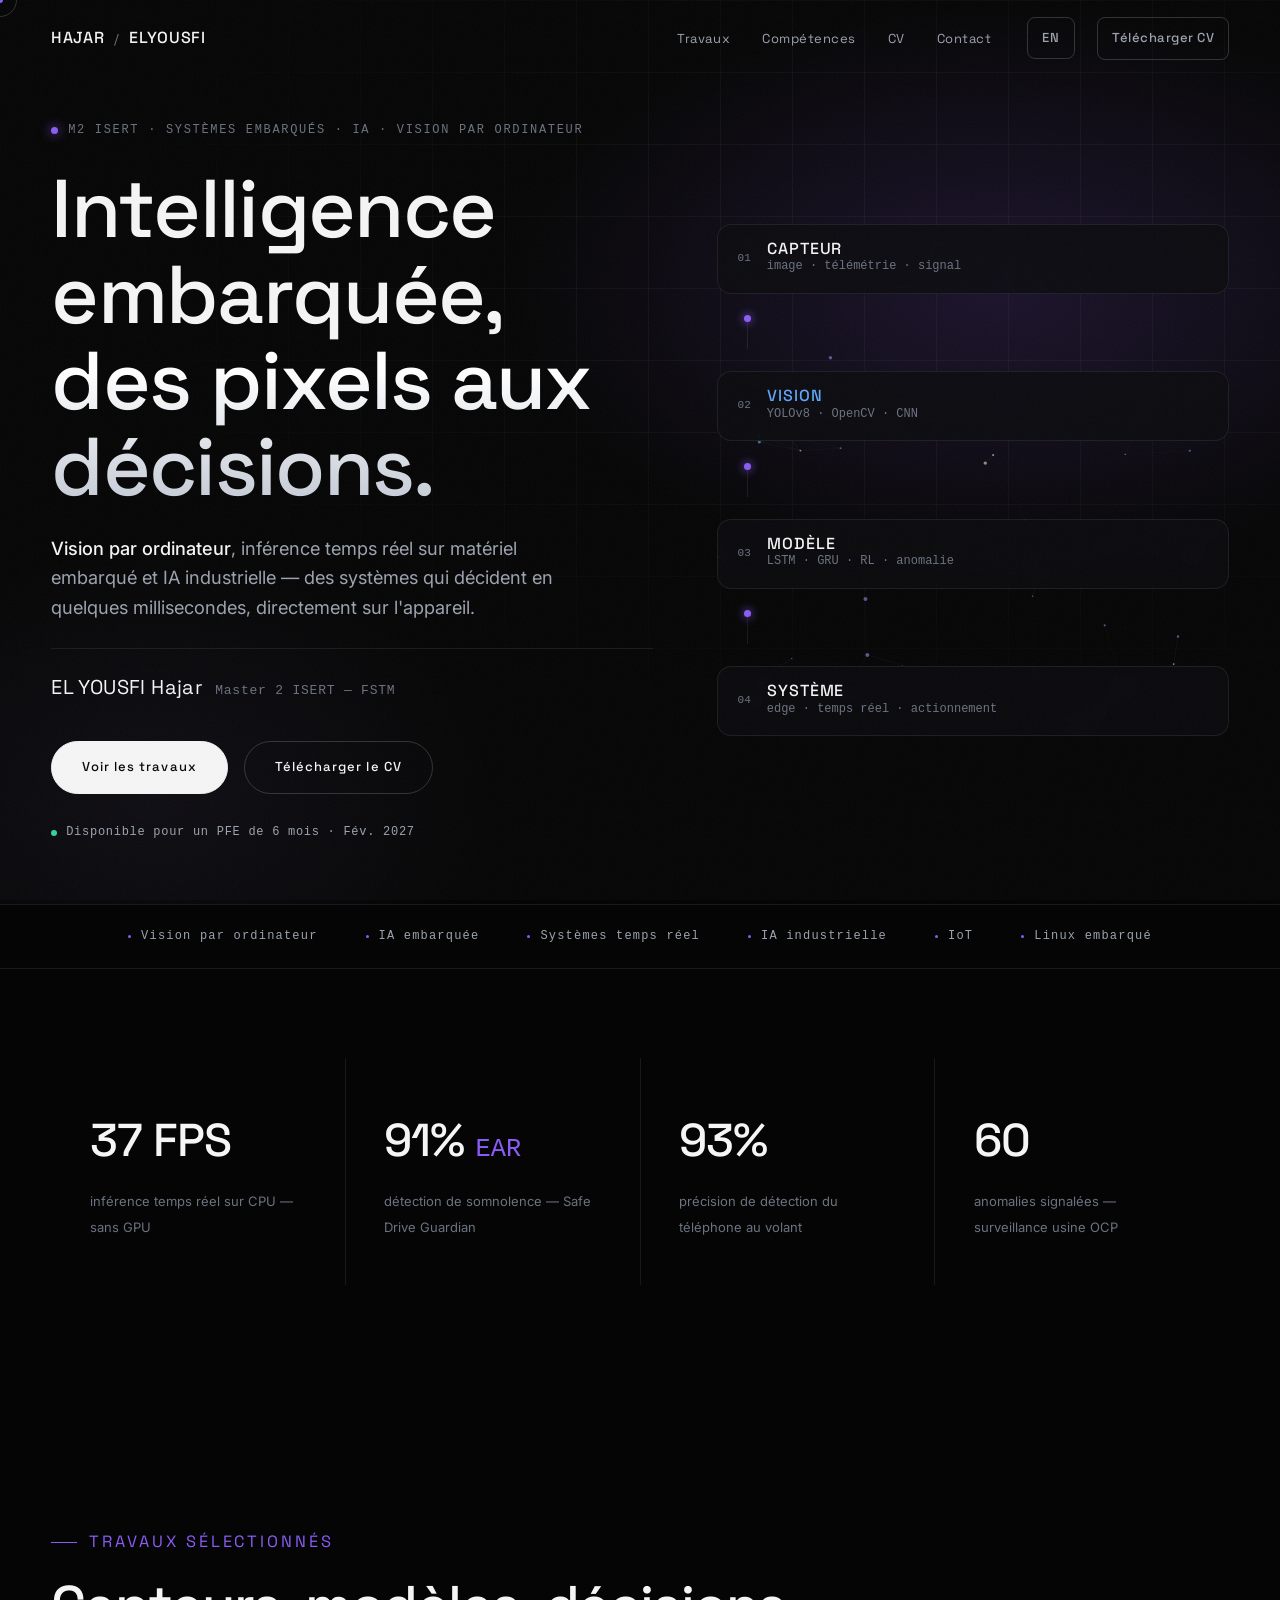
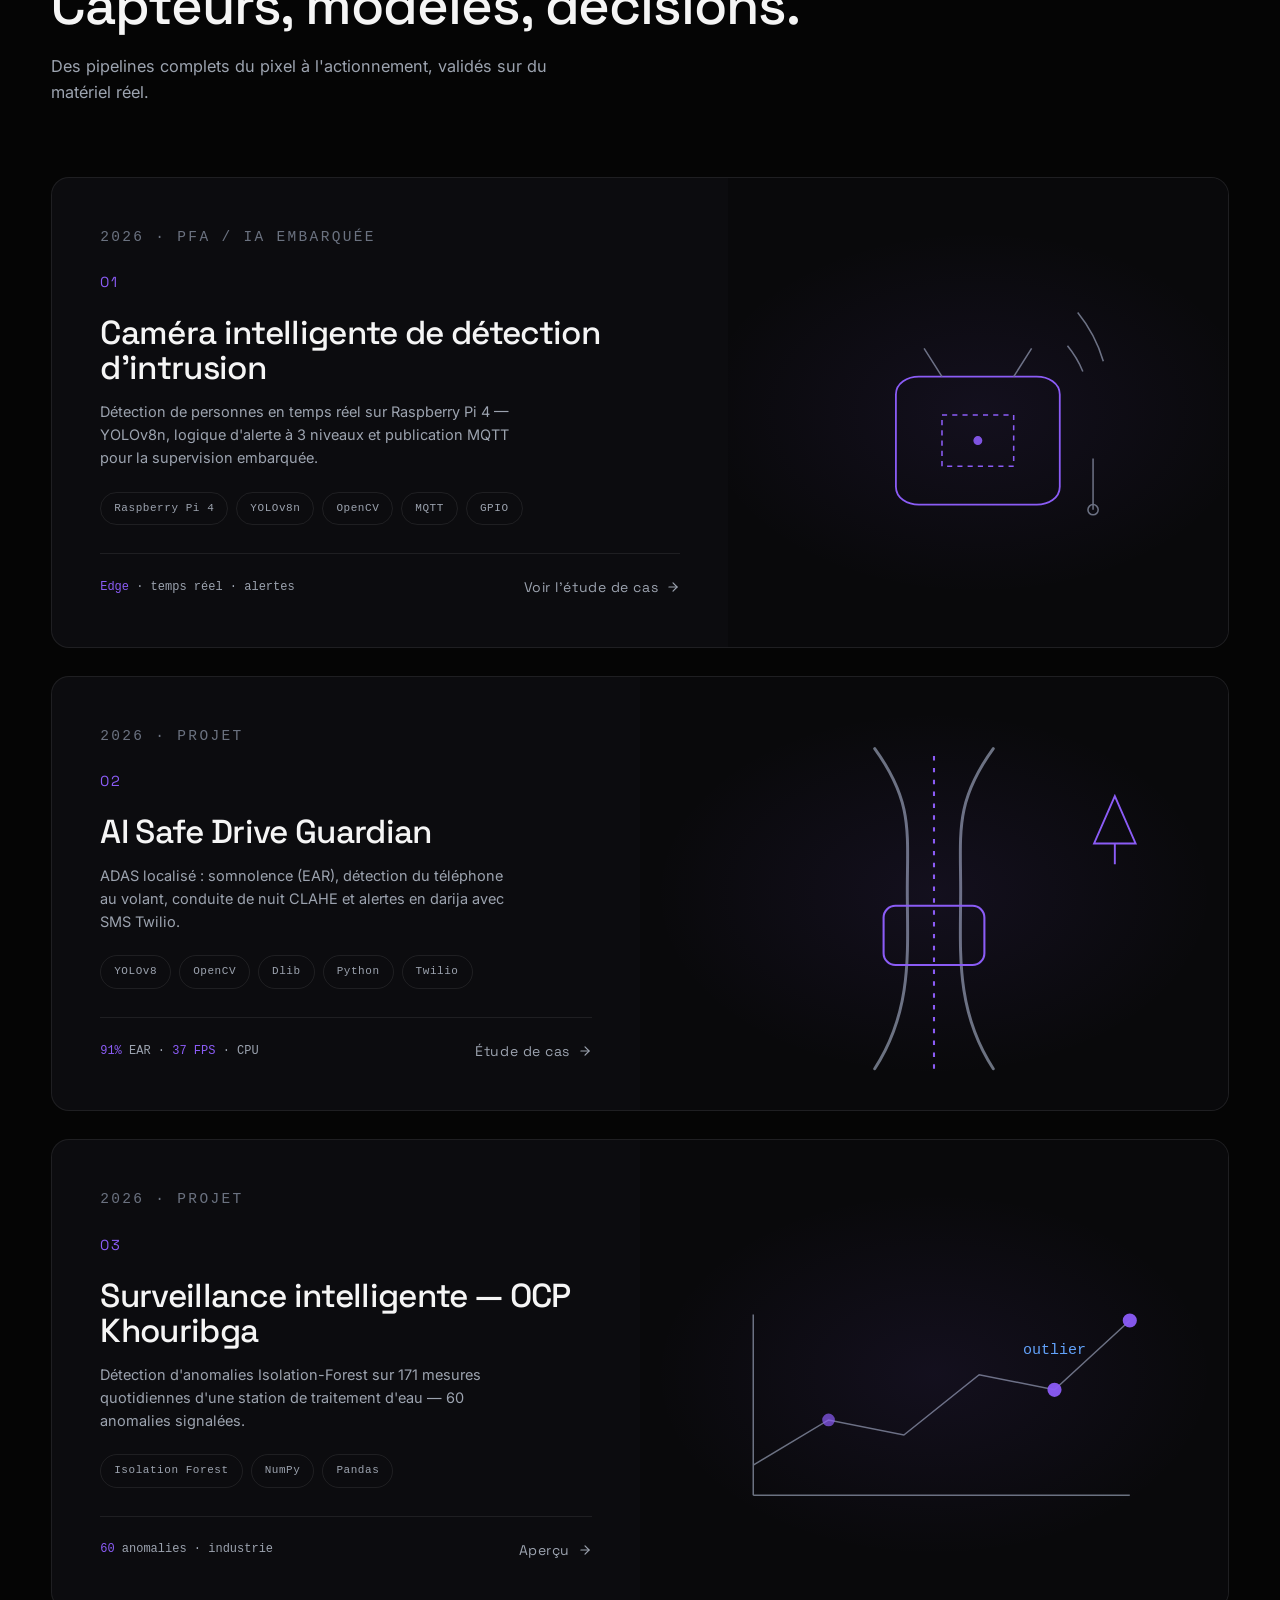
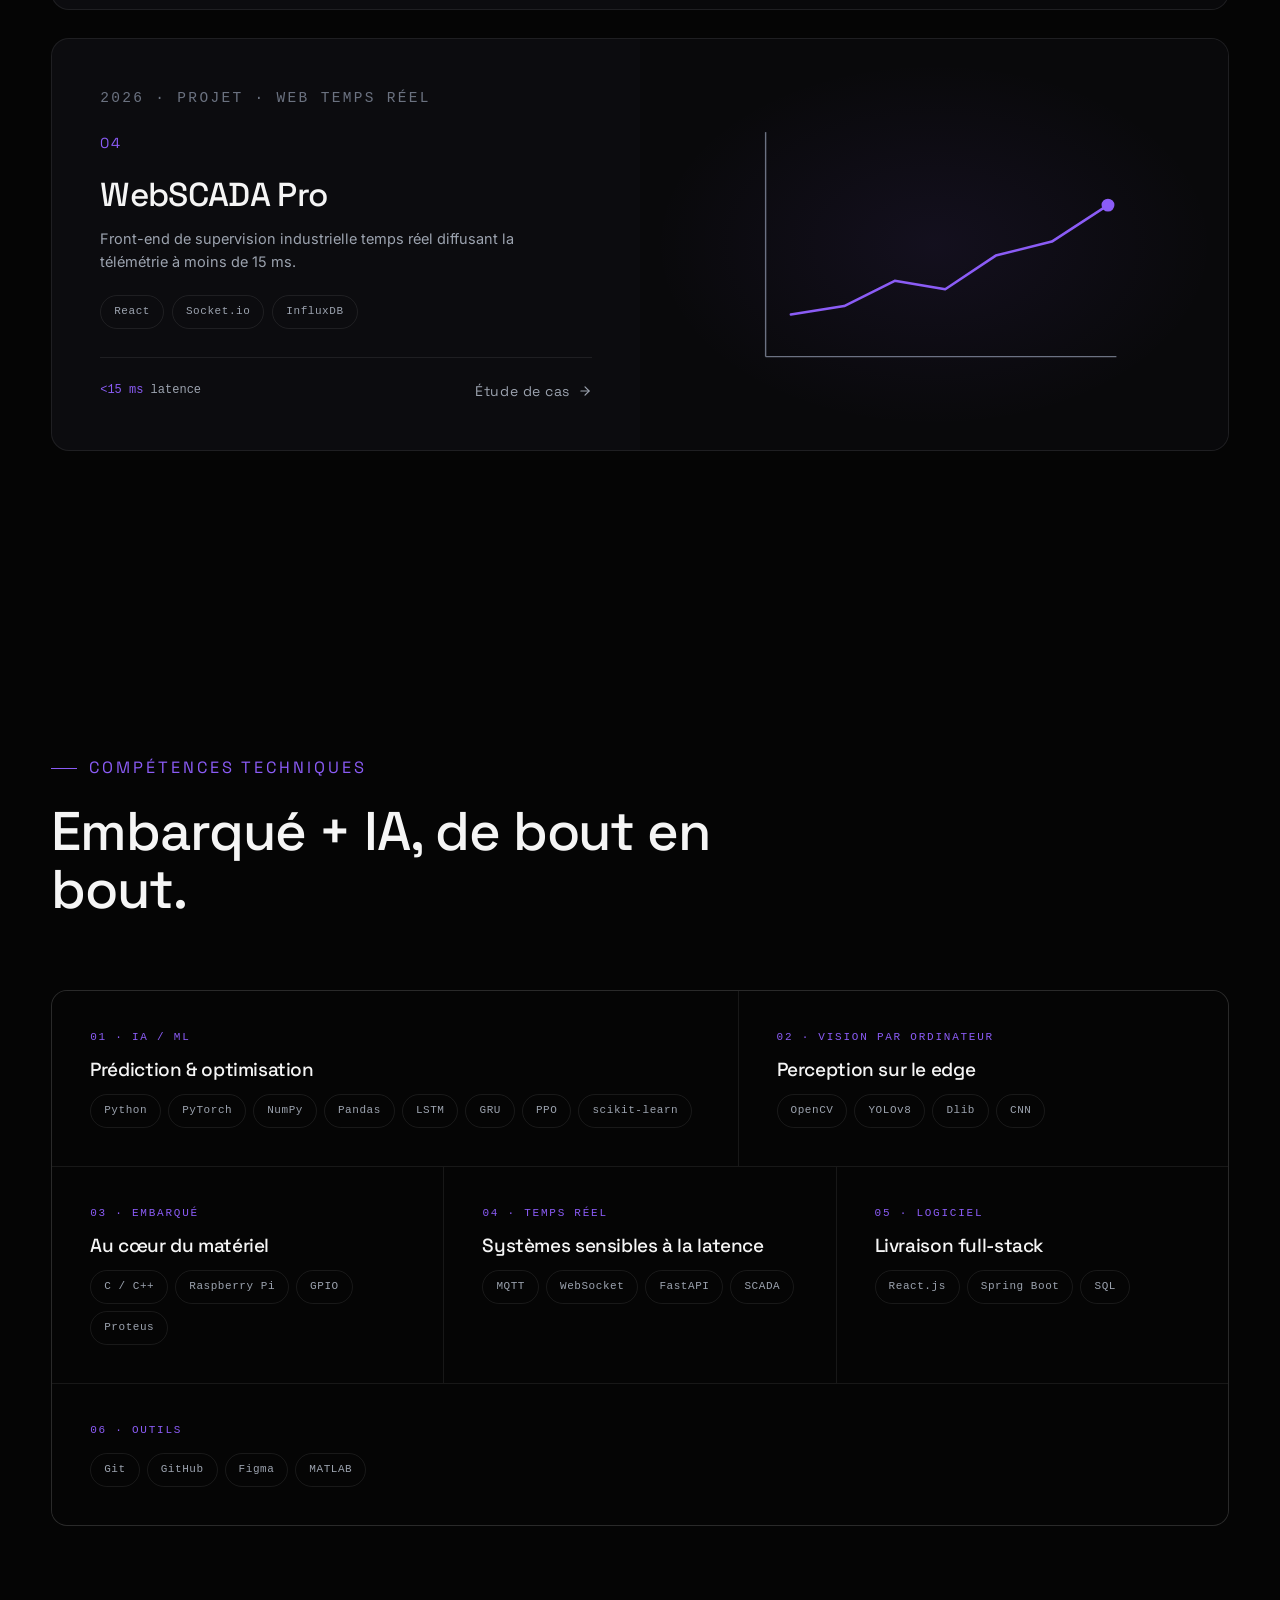
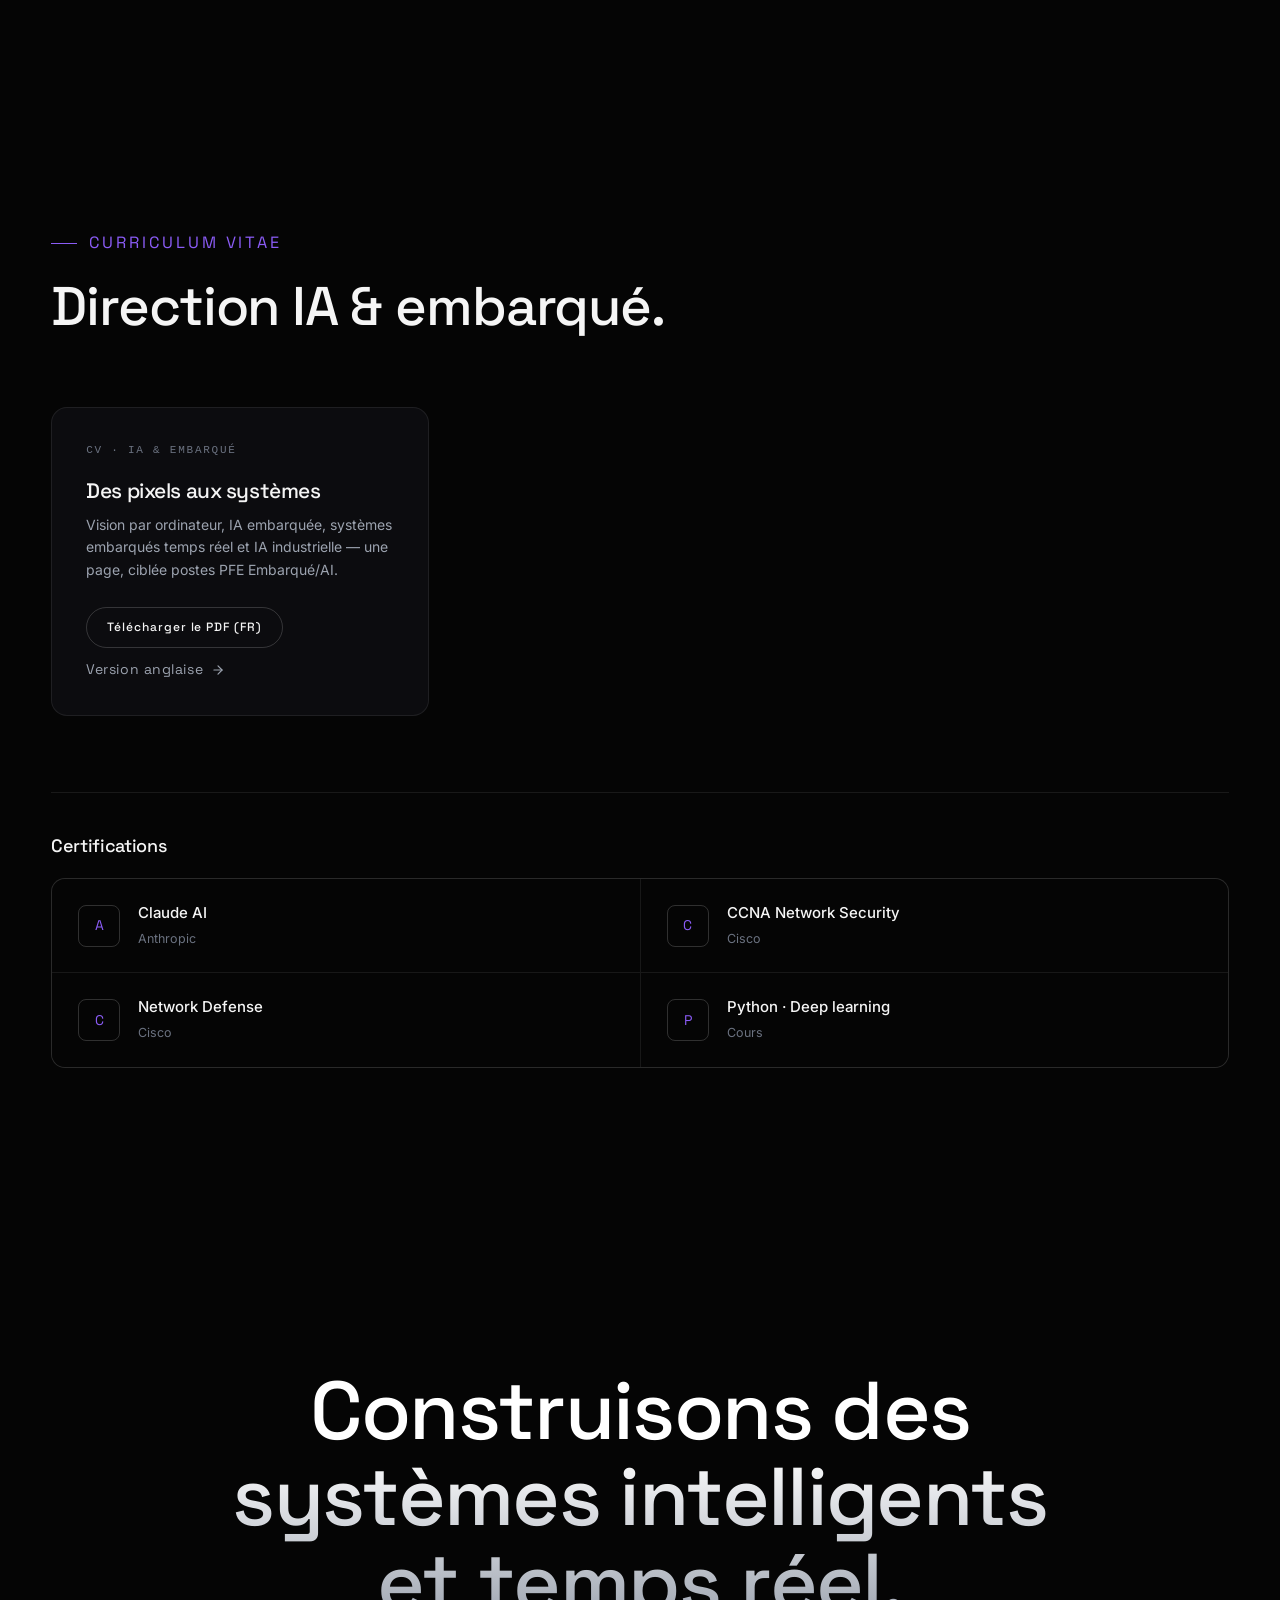
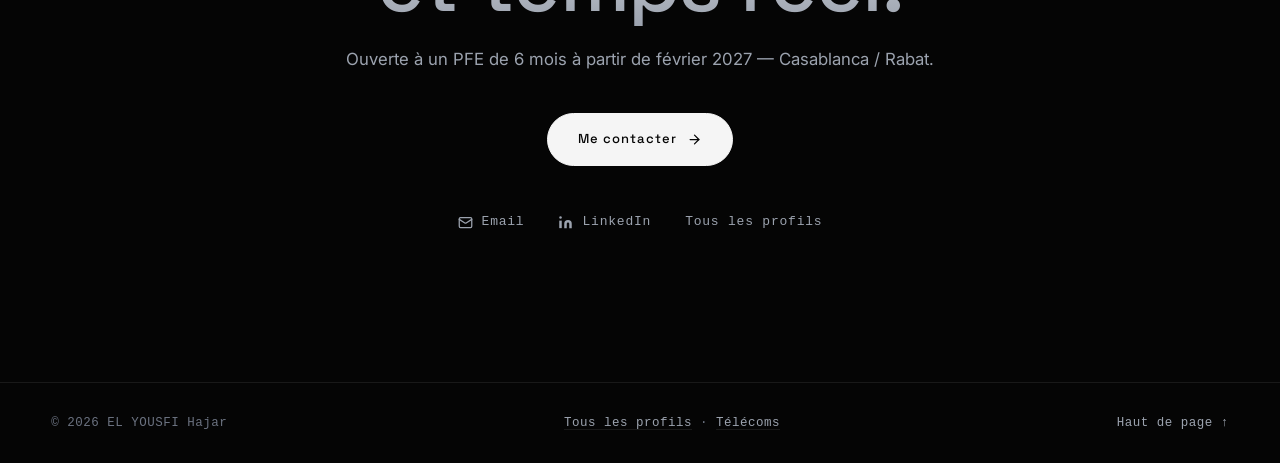
==== commit 3f87161b: "Link direction pages from home nav + cross-direction footer navigation (EN+FR)" ====
--- a/ia-fr.html
+++ b/ia-fr.html
@@ -312,6 +312,7 @@
 <footer class="footer">
   <div class="container footer-inner">
     <p>© 2026 EL YOUSFI Hajar</p>
+    <p class="footer-nav"><a href="index-fr.html">Tous les profils</a> &middot; <a href="telecom-fr.html">Télécoms</a></p>
     <p><a href="#top">Haut de page ↑</a></p>
   </div>
 </footer>
--- a/css/style.css
+++ b/css/style.css
@@ -496,6 +496,8 @@
 .footer-inner p { font-size: 12.5px; color: var(--dim); font-family: var(--mono); letter-spacing: 0.04em; }
 .footer-inner a { color: var(--muted); }
 .footer-inner a:hover { color: var(--accent); }
+.footer-nav { white-space: nowrap; }
+.footer-nav a { color: var(--muted); text-decoration: underline; text-underline-offset: 3px; text-decoration-color: var(--line); }
 
 /* ---------- Reveal ---------- */
 .reveal { opacity: 0; transform: translateY(26px); transition: opacity 0.8s var(--ease), transform 0.8s var(--ease); }
